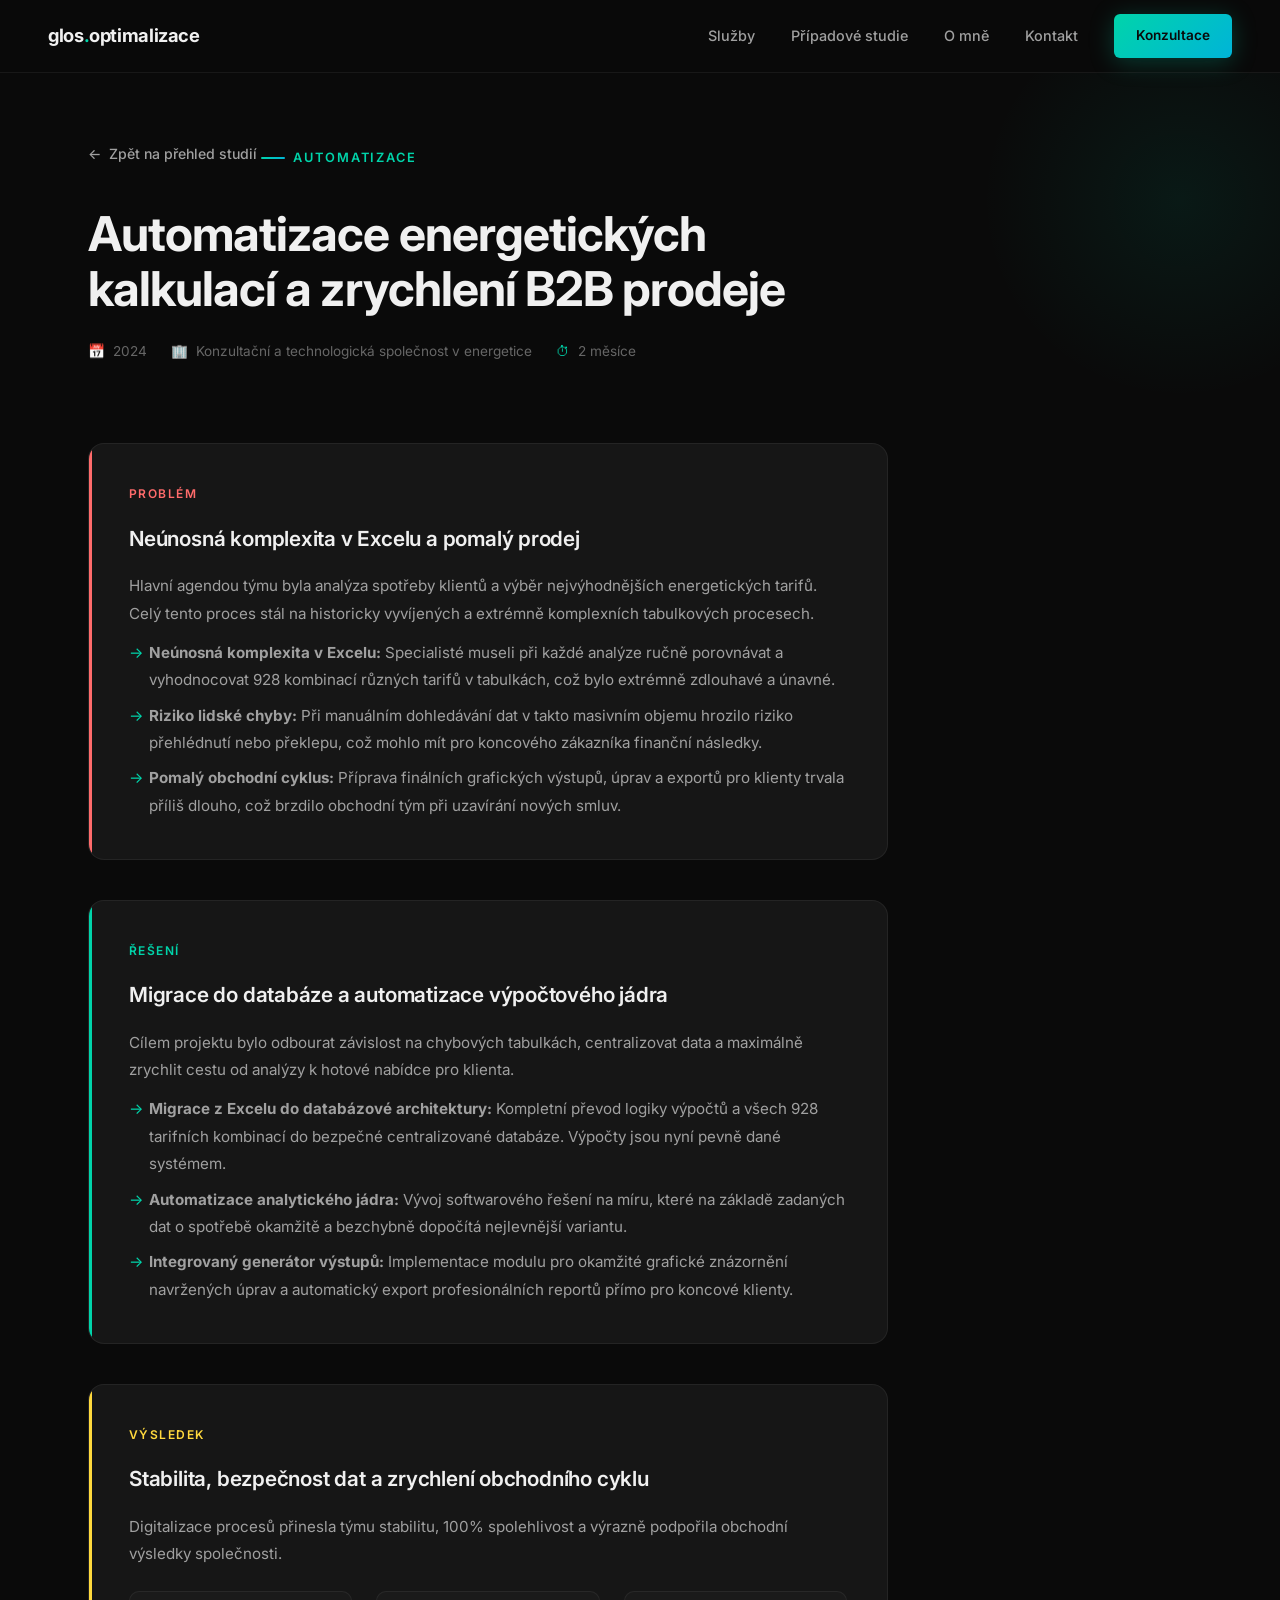
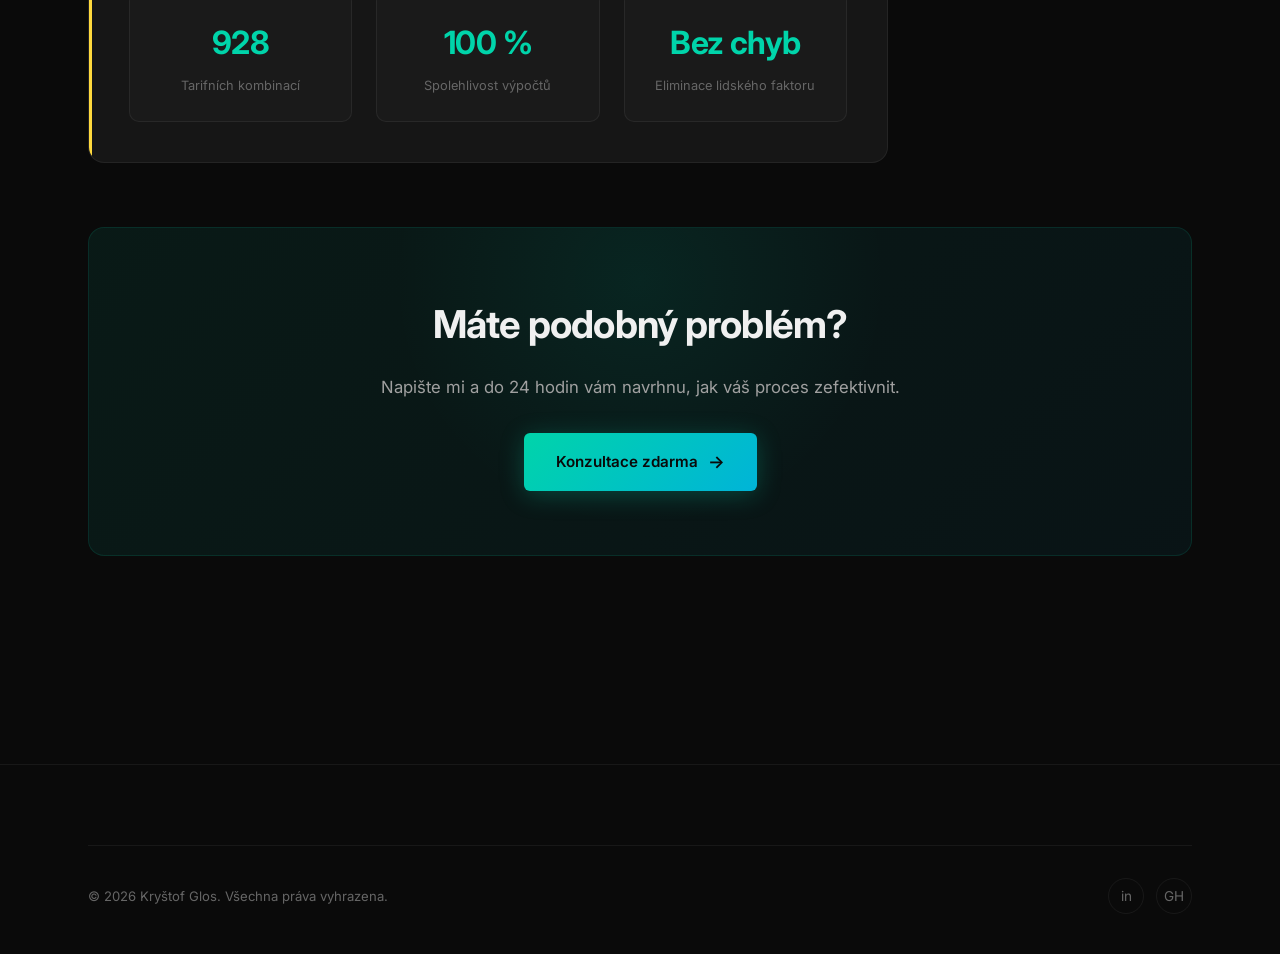
==== case-study.html @ f66d35b7 "Propojeni realnych odkazu na LinkedIn a GitHub v paticce" ====
<!DOCTYPE html>
<html lang="cs">
<head>
  <meta charset="UTF-8">
  <meta name="viewport" content="width=device-width, initial-scale=1.0">
  <meta name="description" content="Případová studie — Jak jsme optimalizovali procesy a přinesli měřitelné výsledky pro B2B firmu.">
  <meta name="author" content="Kryštof Glos">
  <title>Případová studie — Glos Optimalizace</title>
  <link rel="stylesheet" href="styles.css">
  <link rel="icon" href="data:image/svg+xml,<svg xmlns='http://www.w3.org/2000/svg' viewBox='0 0 100 100'><text y='.9em' font-size='90'>⚡</text></svg>">
</head>
<body>

  <!-- ========== NAVIGATION ========== -->
  <nav class="navbar scrolled" id="navbar">
    <div class="navbar-inner">
      <a href="index.html" class="logo">glos<span>.</span>optimalizace</a>
      <div class="nav-links" id="navLinks">
        <a href="index.html#services" class="nav-link">Služby</a>
        <a href="index.html#case-studies" class="nav-link">Případové studie</a>
        <a href="index.html#about" class="nav-link">O mně</a>
        <a href="index.html#contact" class="nav-link">Kontakt</a>
        <a href="mailto:krystof@glos-optimalizace.cz" class="btn btn-primary nav-cta">Konzultace</a>
      </div>
      <button class="nav-toggle" id="navToggle" aria-label="Otevřít menu">
        <span></span><span></span><span></span>
      </button>
    </div>
  </nav>

  <!-- ========== CASE STUDY HERO ========== -->
  <section class="case-hero" id="caseHero">
    <div class="container">
      <a href="index.html#case-studies" class="case-back" id="caseBack">
        <span>←</span> Zpět na přehled studií
      </a>

      <span class="section-label" id="caseTag">Automatizace</span>
      <h1 class="section-title" id="caseTitle" style="max-width: 700px;">
        Automatizace energetických kalkulací a zrychlení B2B prodeje
      </h1>
      
      <div class="case-meta" id="caseMeta">
        <div class="case-meta-item">
          <span class="case-meta-icon">📅</span>
          <span id="caseDate">2024</span>
        </div>
        <div class="case-meta-item">
          <span class="case-meta-icon">🏢</span>
          <span id="caseClient">Konzultační a technologická společnost v energetice</span>
        </div>
        <div class="case-meta-item">
          <span class="case-meta-icon">⏱</span>
          <span id="caseDuration">2 měsíce</span>
        </div>
      </div>
    </div>
  </section>

  <!-- ========== CASE STUDY CONTENT ========== -->
  <section class="case-content">
    <div class="container">
      <div class="case-content-grid">

        <!-- PROBLEM -->
        <div class="case-block problem reveal" id="blockProblem">
          <div class="case-block-label">Problém</div>
          <h2 class="case-block-title" id="problemTitle">Neúnosná komplexita v Excelu a pomalý prodej</h2>
          <div class="case-block-text" id="problemText">
            <p>
              Hlavní agendou týmu byla analýza spotřeby klientů a výběr nejvýhodnějších energetických tarifů. Celý tento proces stál na historicky vyvíjených a extrémně komplexních tabulkových procesech.
            </p>
            <ul>
              <li><strong>Neúnosná komplexita v Excelu:</strong> Specialisté museli při každé analýze ručně porovnávat a vyhodnocovat 928 kombinací různých tarifů v tabulkách, což bylo extrémně zdlouhavé a únavné.</li>
              <li><strong>Riziko lidské chyby:</strong> Při manuálním dohledávání dat v takto masivním objemu hrozilo riziko přehlédnutí nebo překlepu, což mohlo mít pro koncového zákazníka finanční následky.</li>
              <li><strong>Pomalý obchodní cyklus:</strong> Příprava finálních grafických výstupů, úprav a exportů pro klienty trvala příliš dlouho, což brzdilo obchodní tým při uzavírání nových smluv.</li>
            </ul>
          </div>
        </div>

        <!-- SOLUTION -->
        <div class="case-block solution reveal" id="blockSolution">
          <div class="case-block-label">Řešení</div>
          <h2 class="case-block-title" id="solutionTitle">Migrace do databáze a automatizace výpočtového jádra</h2>
          <div class="case-block-text" id="solutionText">
            <p>
              Cílem projektu bylo odbourat závislost na chybových tabulkách, centralizovat data a maximálně zrychlit cestu od analýzy k hotové nabídce pro klienta.
            </p>
            <ul>
              <li><strong>Migrace z Excelu do databázové architektury:</strong> Kompletní převod logiky výpočtů a všech 928 tarifních kombinací do bezpečné centralizované databáze. Výpočty jsou nyní pevně dané systémem.</li>
              <li><strong>Automatizace analytického jádra:</strong> Vývoj softwarového řešení na míru, které na základě zadaných dat o spotřebě okamžitě a bezchybně dopočítá nejlevnější variantu.</li>
              <li><strong>Integrovaný generátor výstupů:</strong> Implementace modulu pro okamžité grafické znázornění navržených úprav a automatický export profesionálních reportů přímo pro koncové klienty.</li>
            </ul>
          </div>
        </div>

        <!-- RESULT -->
        <div class="case-block result reveal" id="blockResult">
          <div class="case-block-label">Výsledek</div>
          <h2 class="case-block-title" id="resultTitle">Stabilita, bezpečnost dat a zrychlení obchodního cyklu</h2>
          <div class="case-block-text" id="resultText">
            <p>
              Digitalizace procesů přinesla týmu stabilitu, 100% spolehlivost a výrazně podpořila obchodní výsledky společnosti.
            </p>
          </div>

          <div class="case-results-metrics" id="resultMetrics">
            <div class="case-metric">
              <div class="case-metric-value" id="metric1Value">928</div>
              <div class="case-metric-label" id="metric1Label">Tarifních kombinací</div>
            </div>
            <div class="case-metric">
              <div class="case-metric-value" id="metric2Value">100 %</div>
              <div class="case-metric-label" id="metric2Label">Spolehlivost výpočtů</div>
            </div>
            <div class="case-metric">
              <div class="case-metric-value" id="metric3Value">Bez chyb</div>
              <div class="case-metric-label" id="metric3Label">Eliminace lidského faktoru</div>
            </div>
          </div>
        </div>
      </div>

      <!-- CTA -->
      <div class="cta-banner reveal" style="margin-top: 64px;">
        <h2 class="cta-banner-title">Máte podobný problém?</h2>
        <p class="cta-banner-text">
          Napište mi a do 24 hodin vám navrhnu, jak váš proces zefektivnit.
        </p>
        <a href="mailto:krystof@glos-optimalizace.cz" class="btn btn-primary">
          Konzultace zdarma
          <span class="btn-icon">→</span>
        </a>
      </div>
    </div>
  </section>

  <!-- ========== FOOTER ========== -->
  <footer class="footer">
    <div class="container">
      <div class="footer-bottom">
        <p class="footer-copy">&copy; 2026 Kryštof Glos. Všechna práva vyhrazena.</p>
        <div class="footer-socials">
          <a href="https://www.linkedin.com/in/kry%C5%A1tof-glos-865231218/" class="footer-social" aria-label="LinkedIn" target="_blank" rel="noopener">in</a>
          <a href="https://github.com/Stofas991" class="footer-social" aria-label="GitHub" target="_blank" rel="noopener">GH</a>
        </div>
      </div>
    </div>
  </footer>

  <!-- ========== SCRIPTS ========== -->
  <script>
    // --- Case Study Data ---
    const caseStudies = {
      energetika: {
        tag: 'Automatizace',
        title: 'Automatizace energetických kalkulací a zrychlení B2B prodeje',
        date: '2024',
        client: 'Konzultační a technologická společnost v energetice',
        duration: '2 měsíce',
        problem: {
          title: 'Neúnosná komplexita v Excelu a pomalý prodej',
          text: `<p>Hlavní agendou týmu byla analýza spotřeby klientů a výběr nejvýhodnějších energetických tarifů. Celý tento proces stál na historicky vyvíjených a extrémně komplexních tabulkových procesech.</p>
          <ul>
            <li><strong>Neúnosná komplexita v Excelu:</strong> Specialisté museli při každé analýze ručně porovnávat a vyhodnocovat 928 kombinací různých tarifů v tabulkách, což bylo extrémně zdlouhavé a únavné.</li>
            <li><strong>Riziko lidské chyby:</strong> Při manuálním dohledávání dat v takto masivním objemu hrozilo riziko přehlédnutí nebo překlepu, což mohlo mít pro koncového zákazníka finanční následky.</li>
            <li><strong>Pomalý obchodní cyklus:</strong> Příprava finálních grafických výstupů, úprav a exportů pro klienty trvala příliš dlouho, což brzdilo obchodní tým při uzavírání nových smluv.</li>
          </ul>`
        },
        solution: {
          title: 'Migrace do databáze a automatizace výpočtového jádra',
          text: `<p>Cílem projektu bylo odbourat závislost na chybových tabulkách, centralizovat data a maximálně zrychlit cestu od analýzy k hotové nabídce pro klienta.</p>
          <ul>
            <li><strong>Migrace z Excelu do databázové architektury:</strong> Kompletní převod logiky výpočtů a všech 928 tarifních kombinací do bezpečné centralizované databáze. Výpočty jsou nyní pevně dané systémem.</li>
            <li><strong>Automatizace analytického jádra:</strong> Vývoj softwarového řešení na míru, které na základě zadaných dat o spotřebě okamžitě a bezchybně dopočítá nejlevnější variantu.</li>
            <li><strong>Integrovaný generátor výstupů:</strong> Implementace modulu pro okamžité grafické znázornění navržených úprav a automatický export profesionálních reportů přímo pro koncové klienty.</li>
          </ul>`
        },
        result: {
          title: 'Stabilita, bezpečnost dat a zrychlení obchodního cyklu',
          text: '<p>Digitalizace procesů přinesla týmu stabilitu, 100% spolehlivost a výrazně podpořila obchodní výsledky společnosti.</p>',
          metrics: [
            { value: '928', label: 'Tarifních kombinací' },
            { value: '100 %', label: 'Spolehlivost výpočtů' },
            { value: 'Bez chyb', label: 'Eliminace lidského faktoru' }
          ]
        }
      },
      sklad: {
        tag: 'Logistika',
        title: 'Zrychlení naskladnění e-commerce produktů o 750 % a eliminace chybovosti',
        date: '2024',
        client: 'Rodinný e-shop s tisíci položkami',
        duration: '3 měsíce',
        problem: {
          title: 'Kapacitní strop a chybovost při naskladnění',
          text: `<p>Rodinný e-shop a specializovaný prodejce s tisíci unikátními položkami na skladě. S růstem objemu zboží začala firma narážet na kapacitní strop. Původní proces zalistování a fyzického naskladnění nového zboží byl čistě manuální a závislý na lidském faktoru.</p>
          <ul>
            <li><strong>Vysoká časová náročnost:</strong> Ruční dohledávání a přepisování produktových informací trvalo v průměru 3 minuty na jednu položku (kapacita pouhých cca 20 položek za hodinu na jednoho pracovníka).</li>
            <li><strong>Procesní chybovost:</strong> Kvůli manuálnímu řízení skladu docházelo k chybám při ukládání zboží, což následně způsobovalo záměny při expedici objednávek zákazníkům.</li>
            <li><strong>Strop pro růst:</strong> Zvyšování skladových zásob vyžadovalo neefektivní nábor dalších sezónních pracovníků.</li>
          </ul>`
        },
        solution: {
          title: 'Digitalizace správy dat a mobilizace práce v terénu',
          text: `<p>Cílem bylo kompletně digitalizovat proces správy dat a mobilizovat práci zaměstnanců přímo v terénu skladu, s maximálním důrazem na eliminaci lidských chyb.</p>
          <ul>
            <li><strong>Chytrá datová integrace:</strong> Implementace interního systému pro automatické obohacování produktových karet o chybějící metadata a vizuální prvky z externích zdrojů, zcela bez nutnosti manuálního vyhledávání.</li>
            <li><strong>Mobilizace skladových procesů:</strong> Přechod od papíru a stacionárních počítačů k bezdrátovému řešení přímo v logistických zónách.</li>
            <li><strong>Systémová validace uložení:</strong> Zavedení kontrolního mechanismu, který vyžaduje fyzické ověření přesné skladové pozice přímo v momentě manipulace se zbožím. Tím se eliminovala možnost uložení na špatné místo.</li>
          </ul>`
        },
        result: {
          title: 'Okamžitý ekonomický efekt a odstranění růstového stropu',
          text: `<p>Úpravy procesů přinesly okamžitý ekonomický efekt a odstranily růstový strop firmy. Stávající tým nyní zvládne odbavit mnohonásobně větší objem zboží. Skladové zásoby mohou kontinuálně růst, aniž by se zvyšovaly provozní náklady.</p>`,
          metrics: [
            { value: '+750 %', label: 'Rychlost naskladnění' },
            { value: '< 1 %', label: 'Chybovost uložení' },
            { value: '10 000 Kč', label: 'Měsíční úspora' }
          ]
        }
      }
    };

    // --- Load Case Study from URL parameter ---
    function loadCaseStudy() {
      const params = new URLSearchParams(window.location.search);
      const id = params.get('id') || 'energetika';
      const study = caseStudies[id];

      if (!study) return;

      // Update page title
      document.title = study.title + ' — Glos Optimalizace';

      // Hero
      document.getElementById('caseTag').textContent = study.tag;
      document.getElementById('caseTitle').textContent = study.title;
      document.getElementById('caseDate').textContent = study.date;
      document.getElementById('caseClient').textContent = study.client;
      document.getElementById('caseDuration').textContent = study.duration;

      // Problem
      document.getElementById('problemTitle').textContent = study.problem.title;
      document.getElementById('problemText').innerHTML = study.problem.text;

      // Solution
      document.getElementById('solutionTitle').textContent = study.solution.title;
      document.getElementById('solutionText').innerHTML = study.solution.text;

      // Result
      document.getElementById('resultTitle').textContent = study.result.title;
      document.getElementById('resultText').innerHTML = study.result.text;

      // Metrics
      const metrics = study.result.metrics;
      document.getElementById('metric1Value').textContent = metrics[0].value;
      document.getElementById('metric1Label').textContent = metrics[0].label;
      document.getElementById('metric2Value').textContent = metrics[1].value;
      document.getElementById('metric2Label').textContent = metrics[1].label;
      document.getElementById('metric3Value').textContent = metrics[2].value;
      document.getElementById('metric3Label').textContent = metrics[2].label;
    }

    loadCaseStudy();

    // --- Scroll reveal ---
    const revealElements = document.querySelectorAll('.reveal');

    const revealObserver = new IntersectionObserver((entries) => {
      entries.forEach(entry => {
        if (entry.isIntersecting) {
          entry.target.classList.add('visible');
          revealObserver.unobserve(entry.target);
        }
      });
    }, {
      threshold: 0.1,
      rootMargin: '0px 0px -60px 0px'
    });

    revealElements.forEach(el => revealObserver.observe(el));

    // --- Mobile nav toggle ---
    const navToggle = document.getElementById('navToggle');
    const navLinks = document.getElementById('navLinks');

    navToggle.addEventListener('click', () => {
      navLinks.classList.toggle('open');
      const spans = navToggle.querySelectorAll('span');
      if (navLinks.classList.contains('open')) {
        spans[0].style.transform = 'rotate(45deg) translate(5px, 5px)';
        spans[1].style.opacity = '0';
        spans[2].style.transform = 'rotate(-45deg) translate(5px, -5px)';
      } else {
        spans[0].style.transform = '';
        spans[1].style.opacity = '';
        spans[2].style.transform = '';
      }
    });
  </script>

</body>
</html>
---- styles.css ----
/* ============================================================
   GLOS OPTIMALIZACE — Premium Dark Mode Design System
   ============================================================ */

/* --- Google Fonts --- */
@import url('https://fonts.googleapis.com/css2?family=Inter:wght@300;400;500;600;700;800&display=swap');

/* --- CSS Custom Properties --- */
:root {
  /* Backgrounds */
  --bg-primary: #0a0a0a;
  --bg-secondary: #111111;
  --bg-card: #161616;
  --bg-card-hover: #1a1a1a;
  --bg-glass: rgba(255, 255, 255, 0.03);
  --bg-glass-border: rgba(255, 255, 255, 0.06);

  /* Accent */
  --accent: #00d4aa;
  --accent-dim: rgba(0, 212, 170, 0.15);
  --accent-glow: rgba(0, 212, 170, 0.25);
  --accent-hover: #00f0c0;
  --accent-gradient: linear-gradient(135deg, #00d4aa 0%, #00b4d8 100%);

  /* Text */
  --text-primary: #f0f0f0;
  --text-secondary: #a0a0a0;
  --text-muted: #666666;
  --text-accent: var(--accent);

  /* Spacing */
  --section-padding: clamp(80px, 10vw, 140px);
  --container-max: 1200px;
  --border-radius: 16px;
  --border-radius-sm: 10px;
  --border-radius-xs: 6px;

  /* Transitions */
  --transition-fast: 0.2s cubic-bezier(0.4, 0, 0.2, 1);
  --transition-medium: 0.4s cubic-bezier(0.4, 0, 0.2, 1);
  --transition-slow: 0.6s cubic-bezier(0.4, 0, 0.2, 1);
}

/* --- Reset & Base --- */
*, *::before, *::after {
  margin: 0;
  padding: 0;
  box-sizing: border-box;
}

html {
  scroll-behavior: smooth;
  -webkit-font-smoothing: antialiased;
  -moz-osx-font-smoothing: grayscale;
}

body {
  font-family: 'Inter', -apple-system, BlinkMacSystemFont, sans-serif;
  background-color: var(--bg-primary);
  color: var(--text-primary);
  line-height: 1.7;
  font-size: 16px;
  overflow-x: hidden;
}

img {
  max-width: 100%;
  display: block;
}

a {
  color: inherit;
  text-decoration: none;
}

ul, ol {
  list-style: none;
}

/* --- Layout --- */
.container {
  max-width: var(--container-max);
  margin: 0 auto;
  padding: 0 clamp(20px, 4vw, 48px);
}

.section {
  padding: var(--section-padding) 0;
}

/* --- Typography --- */
.section-label {
  display: inline-flex;
  align-items: center;
  gap: 8px;
  font-size: 0.8rem;
  font-weight: 600;
  letter-spacing: 0.15em;
  text-transform: uppercase;
  color: var(--accent);
  margin-bottom: 16px;
}

.section-label::before {
  content: '';
  display: inline-block;
  width: 24px;
  height: 2px;
  background: var(--accent-gradient);
  border-radius: 2px;
}

.section-title {
  font-size: clamp(2rem, 4vw, 3rem);
  font-weight: 700;
  line-height: 1.15;
  margin-bottom: 20px;
  letter-spacing: -0.02em;
}

.section-subtitle {
  font-size: 1.1rem;
  color: var(--text-secondary);
  max-width: 600px;
  line-height: 1.7;
}

/* --- Buttons --- */
.btn {
  display: inline-flex;
  align-items: center;
  gap: 10px;
  padding: 14px 32px;
  font-family: inherit;
  font-size: 0.95rem;
  font-weight: 600;
  border: none;
  border-radius: var(--border-radius-xs);
  cursor: pointer;
  transition: all var(--transition-fast);
  position: relative;
  overflow: hidden;
}

.btn-primary {
  background: var(--accent-gradient);
  color: #0a0a0a;
  box-shadow: 0 4px 24px var(--accent-glow);
}

.btn-primary:hover {
  transform: translateY(-2px);
  box-shadow: 0 8px 32px var(--accent-glow), 0 0 60px rgba(0, 212, 170, 0.15);
}

.btn-primary:active {
  transform: translateY(0);
}

.btn-secondary {
  background: transparent;
  color: var(--text-primary);
  border: 1px solid var(--bg-glass-border);
  backdrop-filter: blur(8px);
}

.btn-secondary:hover {
  border-color: var(--accent);
  color: var(--accent);
  background: var(--accent-dim);
}

.btn-icon {
  font-size: 1.1rem;
  transition: transform var(--transition-fast);
}

.btn:hover .btn-icon {
  transform: translateX(3px);
}

/* --- Navigation --- */
.navbar {
  position: fixed;
  top: 0;
  left: 0;
  right: 0;
  z-index: 1000;
  padding: 0 clamp(20px, 4vw, 48px);
  transition: all var(--transition-medium);
}

.navbar.scrolled {
  background: rgba(10, 10, 10, 0.85);
  backdrop-filter: blur(20px) saturate(180%);
  border-bottom: 1px solid var(--bg-glass-border);
}

.navbar-inner {
  max-width: var(--container-max);
  margin: 0 auto;
  display: flex;
  justify-content: space-between;
  align-items: center;
  height: 72px;
}

.logo {
  font-size: 1.15rem;
  font-weight: 700;
  letter-spacing: -0.02em;
  color: var(--text-primary);
}

.logo span {
  color: var(--accent);
}

.nav-links {
  display: flex;
  align-items: center;
  gap: 36px;
}

.nav-link {
  font-size: 0.9rem;
  font-weight: 500;
  color: var(--text-secondary);
  transition: color var(--transition-fast);
  position: relative;
}

.nav-link::after {
  content: '';
  position: absolute;
  bottom: -4px;
  left: 0;
  width: 0;
  height: 2px;
  background: var(--accent-gradient);
  border-radius: 2px;
  transition: width var(--transition-medium);
}

.nav-link:hover {
  color: var(--text-primary);
}

.nav-link:hover::after {
  width: 100%;
}

.nav-cta {
  font-size: 0.85rem;
  padding: 10px 22px;
}

/* Mobile Nav Toggle */
.nav-toggle {
  display: none;
  flex-direction: column;
  gap: 5px;
  background: none;
  border: none;
  cursor: pointer;
  padding: 4px;
}

.nav-toggle span {
  display: block;
  width: 24px;
  height: 2px;
  background: var(--text-primary);
  border-radius: 2px;
  transition: all var(--transition-fast);
}

/* --- Hero Section --- */
.hero {
  min-height: 100vh;
  display: flex;
  align-items: center;
  position: relative;
  overflow: hidden;
  padding-top: 72px;
}

.hero::before {
  content: '';
  position: absolute;
  top: -200px;
  right: -200px;
  width: 600px;
  height: 600px;
  background: radial-gradient(circle, var(--accent-glow) 0%, transparent 70%);
  opacity: 0.4;
  pointer-events: none;
  animation: heroGlow 8s ease-in-out infinite alternate;
}

.hero::after {
  content: '';
  position: absolute;
  bottom: -100px;
  left: -100px;
  width: 400px;
  height: 400px;
  background: radial-gradient(circle, rgba(0, 180, 216, 0.12) 0%, transparent 70%);
  pointer-events: none;
  animation: heroGlow 10s ease-in-out 2s infinite alternate;
}

@keyframes heroGlow {
  0% { transform: translate(0, 0) scale(1); }
  100% { transform: translate(30px, -20px) scale(1.1); }
}

.hero-grid {
  position: absolute;
  inset: 0;
  background-image:
    linear-gradient(rgba(255, 255, 255, 0.02) 1px, transparent 1px),
    linear-gradient(90deg, rgba(255, 255, 255, 0.02) 1px, transparent 1px);
  background-size: 60px 60px;
  mask-image: radial-gradient(ellipse 60% 60% at 50% 40%, black 20%, transparent 100%);
  -webkit-mask-image: radial-gradient(ellipse 60% 60% at 50% 40%, black 20%, transparent 100%);
  pointer-events: none;
}

.hero-content {
  position: relative;
  z-index: 1;
  max-width: 720px;
}

.hero-badge {
  display: inline-flex;
  align-items: center;
  gap: 8px;
  padding: 8px 16px;
  background: var(--accent-dim);
  border: 1px solid rgba(0, 212, 170, 0.2);
  border-radius: 100px;
  font-size: 0.8rem;
  font-weight: 500;
  color: var(--accent);
  margin-bottom: 32px;
  animation: fadeInUp 0.8s ease-out;
}

.hero-badge-dot {
  width: 6px;
  height: 6px;
  border-radius: 50%;
  background: var(--accent);
  animation: pulse 2s ease-in-out infinite;
}

@keyframes pulse {
  0%, 100% { opacity: 1; }
  50% { opacity: 0.3; }
}

.hero-title {
  font-size: clamp(2.5rem, 5.5vw, 4rem);
  font-weight: 800;
  line-height: 1.08;
  letter-spacing: -0.03em;
  margin-bottom: 24px;
  animation: fadeInUp 0.8s ease-out 0.1s backwards;
}

.hero-title .highlight {
  background: var(--accent-gradient);
  -webkit-background-clip: text;
  -webkit-text-fill-color: transparent;
  background-clip: text;
}

.hero-description {
  font-size: 1.15rem;
  color: var(--text-secondary);
  line-height: 1.75;
  margin-bottom: 40px;
  max-width: 560px;
  animation: fadeInUp 0.8s ease-out 0.2s backwards;
}

.hero-actions {
  display: flex;
  align-items: center;
  gap: 16px;
  flex-wrap: wrap;
  animation: fadeInUp 0.8s ease-out 0.3s backwards;
}

.hero-stats {
  display: flex;
  gap: 48px;
  margin-top: 72px;
  animation: fadeInUp 0.8s ease-out 0.4s backwards;
}

.hero-stat {
  position: relative;
}

.hero-stat::before {
  content: '';
  position: absolute;
  left: -24px;
  top: 50%;
  transform: translateY(-50%);
  width: 1px;
  height: 40px;
  background: var(--bg-glass-border);
}

.hero-stat:first-child::before {
  display: none;
}

.hero-stat-value {
  font-size: 1.8rem;
  font-weight: 700;
  color: var(--accent);
  letter-spacing: -0.02em;
}

.hero-stat-label {
  font-size: 0.82rem;
  color: var(--text-muted);
  margin-top: 2px;
}

@keyframes fadeInUp {
  from {
    opacity: 0;
    transform: translateY(24px);
  }
  to {
    opacity: 1;
    transform: translateY(0);
  }
}

/* --- Services Section --- */
.services {
  background: var(--bg-secondary);
  position: relative;
}

.services::before {
  content: '';
  position: absolute;
  top: 0;
  left: 0;
  right: 0;
  height: 1px;
  background: linear-gradient(90deg, transparent, var(--bg-glass-border), transparent);
}

.services-header {
  text-align: center;
  margin-bottom: 64px;
}

.services-header .section-subtitle {
  margin: 0 auto;
}

.services-grid {
  display: grid;
  grid-template-columns: repeat(3, 1fr);
  gap: 24px;
}

.service-card {
  background: var(--bg-glass);
  border: 1px solid var(--bg-glass-border);
  border-radius: var(--border-radius);
  padding: 40px 32px;
  transition: all var(--transition-medium);
  position: relative;
  overflow: hidden;
}

.service-card::before {
  content: '';
  position: absolute;
  top: 0;
  left: 0;
  right: 0;
  height: 2px;
  background: var(--accent-gradient);
  opacity: 0;
  transition: opacity var(--transition-medium);
}

.service-card:hover {
  background: var(--bg-card-hover);
  border-color: rgba(0, 212, 170, 0.15);
  transform: translateY(-4px);
  box-shadow: 0 20px 60px rgba(0, 0, 0, 0.3);
}

.service-card:hover::before {
  opacity: 1;
}

.service-icon {
  width: 52px;
  height: 52px;
  display: flex;
  align-items: center;
  justify-content: center;
  border-radius: var(--border-radius-sm);
  background: var(--accent-dim);
  color: var(--accent);
  font-size: 1.4rem;
  margin-bottom: 24px;
  transition: all var(--transition-fast);
}

.service-card:hover .service-icon {
  background: var(--accent-gradient);
  color: #0a0a0a;
  box-shadow: 0 4px 20px var(--accent-glow);
}

.service-title {
  font-size: 1.15rem;
  font-weight: 600;
  margin-bottom: 12px;
  letter-spacing: -0.01em;
}

.service-description {
  font-size: 0.92rem;
  color: var(--text-secondary);
  line-height: 1.7;
}

/* --- Case Studies Section --- */
.case-studies {
  position: relative;
}

.case-studies-header {
  display: flex;
  justify-content: space-between;
  align-items: flex-end;
  margin-bottom: 56px;
  flex-wrap: wrap;
  gap: 24px;
}



.case-studies-grid {
  display: grid;
  grid-template-columns: repeat(2, 1fr);
  gap: 32px;
}

.case-card {
  background: var(--bg-card);
  border: 1px solid var(--bg-glass-border);
  border-radius: var(--border-radius);
  overflow: hidden;
  transition: all var(--transition-medium);
  cursor: pointer;
  text-decoration: none;
  display: flex;
  flex-direction: column;
}

.case-card:hover {
  border-color: rgba(0, 212, 170, 0.2);
  transform: translateY(-6px);
  box-shadow: 0 24px 64px rgba(0, 0, 0, 0.35);
}

.case-card-image {
  height: 200px;
  background: linear-gradient(135deg, var(--bg-secondary), var(--bg-card));
  position: relative;
  overflow: hidden;
  display: flex;
  align-items: center;
  justify-content: center;
}

.case-card-image .case-icon {
  font-size: 3.5rem;
  opacity: 0.15;
  transition: all var(--transition-medium);
}

.case-card:hover .case-card-image .case-icon {
  opacity: 0.3;
  transform: scale(1.1);
}

.case-card-image::after {
  content: '';
  position: absolute;
  inset: 0;
  background: linear-gradient(to top, var(--bg-card), transparent 60%);
}

.case-card-content {
  padding: 28px 28px 32px;
  flex: 1;
  display: flex;
  flex-direction: column;
}

.case-card-tag {
  display: inline-flex;
  align-items: center;
  padding: 4px 12px;
  background: var(--accent-dim);
  color: var(--accent);
  border-radius: 100px;
  font-size: 0.72rem;
  font-weight: 600;
  text-transform: uppercase;
  letter-spacing: 0.08em;
  margin-bottom: 16px;
  width: fit-content;
}

.case-card-title {
  font-size: 1.2rem;
  font-weight: 600;
  margin-bottom: 10px;
  letter-spacing: -0.01em;
  transition: color var(--transition-fast);
}

.case-card:hover .case-card-title {
  color: var(--accent);
}

.case-card-excerpt {
  font-size: 0.88rem;
  color: var(--text-secondary);
  line-height: 1.65;
  margin-bottom: 24px;
  flex: 1;
}

.case-card-link {
  display: inline-flex;
  align-items: center;
  gap: 8px;
  font-size: 0.85rem;
  font-weight: 600;
  color: var(--accent);
  transition: gap var(--transition-fast);
}

.case-card:hover .case-card-link {
  gap: 12px;
}

/* --- About Section --- */
.about {
  background: var(--bg-secondary);
  position: relative;
}

.about::before {
  content: '';
  position: absolute;
  top: 0;
  left: 0;
  right: 0;
  height: 1px;
  background: linear-gradient(90deg, transparent, var(--bg-glass-border), transparent);
}

.about-grid {
  display: grid;
  grid-template-columns: 1fr 1fr;
  gap: 80px;
  align-items: center;
}

.about-visual {
  position: relative;
}

.about-avatar {
  width: 100%;
  aspect-ratio: 1;
  max-width: 400px;
  border-radius: var(--border-radius);
  background: linear-gradient(135deg, var(--bg-card), var(--bg-primary));
  border: 1px solid var(--bg-glass-border);
  display: flex;
  align-items: center;
  justify-content: center;
  position: relative;
  overflow: hidden;
}

.about-avatar-icon {
  font-size: 6rem;
  opacity: 0.08;
}

.about-avatar::before {
  content: '';
  position: absolute;
  top: -50%;
  left: -50%;
  width: 200%;
  height: 200%;
  background: conic-gradient(from 0deg, transparent, var(--accent-dim), transparent, transparent);
  animation: rotateBorder 8s linear infinite;
}

.about-avatar::after {
  content: '';
  position: absolute;
  inset: 2px;
  background: linear-gradient(135deg, var(--bg-card), var(--bg-primary));
  border-radius: calc(var(--border-radius) - 2px);
  z-index: 1;
}

.about-avatar .about-avatar-icon {
  position: relative;
  z-index: 2;
}

.about-avatar-img {
  width: 100%;
  height: 100%;
  object-fit: cover;
  position: relative;
  z-index: 2;
  border-radius: calc(var(--border-radius) - 2px);
}

@keyframes rotateBorder {
  to { transform: rotate(360deg); }
}

.about-float-card {
  position: absolute;
  bottom: -20px;
  right: -30px;
  background: rgba(22, 22, 22, 0.9);
  backdrop-filter: blur(16px);
  border: 1px solid var(--bg-glass-border);
  border-radius: var(--border-radius-sm);
  padding: 20px 24px;
  display: flex;
  align-items: center;
  gap: 16px;
  z-index: 3;
}

.about-float-icon {
  width: 44px;
  height: 44px;
  display: flex;
  align-items: center;
  justify-content: center;
  border-radius: 50%;
  background: var(--accent-gradient);
  color: #0a0a0a;
  font-size: 1.1rem;
}

.about-float-text strong {
  display: block;
  font-size: 0.95rem;
}

.about-float-text span {
  font-size: 0.8rem;
  color: var(--text-muted);
}

.about-content .section-subtitle {
  margin-bottom: 28px;
}

.about-points {
  display: flex;
  flex-direction: column;
  gap: 16px;
  margin-bottom: 36px;
}

.about-point {
  display: flex;
  align-items: flex-start;
  gap: 14px;
  font-size: 0.95rem;
  color: var(--text-secondary);
}

.about-point-icon {
  flex-shrink: 0;
  width: 24px;
  height: 24px;
  display: flex;
  align-items: center;
  justify-content: center;
  border-radius: 50%;
  background: var(--accent-dim);
  color: var(--accent);
  font-size: 0.7rem;
  margin-top: 2px;
}

/* --- Contact / Footer --- */
.footer {
  border-top: 1px solid var(--bg-glass-border);
  padding: 80px 0 40px;
}

.footer-grid {
  display: grid;
  grid-template-columns: 1.5fr 1fr 1fr;
  gap: 64px;
  margin-bottom: 64px;
}

.footer-brand .logo {
  font-size: 1.3rem;
  margin-bottom: 16px;
  display: inline-block;
}

.footer-brand-description {
  font-size: 0.9rem;
  color: var(--text-muted);
  line-height: 1.7;
  max-width: 320px;
}

.footer-heading {
  font-size: 0.82rem;
  font-weight: 600;
  text-transform: uppercase;
  letter-spacing: 0.1em;
  color: var(--text-secondary);
  margin-bottom: 24px;
}

.footer-links {
  display: flex;
  flex-direction: column;
  gap: 14px;
}

.footer-link {
  font-size: 0.9rem;
  color: var(--text-muted);
  transition: color var(--transition-fast);
}

.footer-link:hover {
  color: var(--accent);
}

.footer-contact-item {
  display: flex;
  align-items: center;
  gap: 12px;
  font-size: 0.9rem;
  color: var(--text-muted);
  margin-bottom: 14px;
  transition: color var(--transition-fast);
}

.footer-contact-item:hover {
  color: var(--accent);
}

.footer-contact-icon {
  color: var(--accent);
  font-size: 1rem;
  flex-shrink: 0;
}

.footer-bottom {
  display: flex;
  justify-content: space-between;
  align-items: center;
  padding-top: 32px;
  border-top: 1px solid var(--bg-glass-border);
}

.footer-copy {
  font-size: 0.82rem;
  color: var(--text-muted);
}

.footer-socials {
  display: flex;
  gap: 12px;
}

.footer-social {
  width: 36px;
  height: 36px;
  display: flex;
  align-items: center;
  justify-content: center;
  border-radius: 50%;
  border: 1px solid var(--bg-glass-border);
  color: var(--text-muted);
  font-size: 0.85rem;
  transition: all var(--transition-fast);
}

.footer-social:hover {
  border-color: var(--accent);
  color: var(--accent);
  background: var(--accent-dim);
}

/* --- CTA Banner --- */
.cta-banner {
  position: relative;
  overflow: hidden;
  border-radius: var(--border-radius);
  background: linear-gradient(135deg, rgba(0, 212, 170, 0.08), rgba(0, 180, 216, 0.06));
  border: 1px solid rgba(0, 212, 170, 0.12);
  padding: 64px;
  text-align: center;
  margin-bottom: 80px;
}

.cta-banner::before {
  content: '';
  position: absolute;
  top: -60%;
  left: 50%;
  transform: translateX(-50%);
  width: 500px;
  height: 500px;
  background: radial-gradient(circle, var(--accent-glow), transparent 70%);
  opacity: 0.3;
  pointer-events: none;
}

.cta-banner-title {
  font-size: clamp(1.8rem, 3vw, 2.5rem);
  font-weight: 700;
  margin-bottom: 16px;
  position: relative;
  letter-spacing: -0.02em;
}

.cta-banner-text {
  font-size: 1.05rem;
  color: var(--text-secondary);
  margin-bottom: 32px;
  position: relative;
}

.cta-banner .btn {
  position: relative;
}

/* --- Case Study Page --- */
.case-hero {
  padding-top: 140px;
  padding-bottom: 80px;
  position: relative;
}

.case-hero::before {
  content: '';
  position: absolute;
  top: 0;
  right: -100px;
  width: 400px;
  height: 400px;
  background: radial-gradient(circle, var(--accent-glow) 0%, transparent 70%);
  opacity: 0.3;
  pointer-events: none;
}

.case-back {
  display: inline-flex;
  align-items: center;
  gap: 8px;
  font-size: 0.88rem;
  font-weight: 500;
  color: var(--text-secondary);
  margin-bottom: 40px;
  transition: all var(--transition-fast);
}

.case-back:hover {
  color: var(--accent);
  gap: 12px;
}

.case-meta {
  display: flex;
  align-items: center;
  gap: 24px;
  margin-top: 24px;
  flex-wrap: wrap;
}

.case-meta-item {
  display: flex;
  align-items: center;
  gap: 8px;
  font-size: 0.85rem;
  color: var(--text-muted);
}

.case-meta-icon {
  color: var(--accent);
}

/* Case Study Content */
.case-content {
  padding-bottom: var(--section-padding);
}

.case-content-grid {
  display: grid;
  grid-template-columns: 1fr;
  gap: 40px;
  max-width: 800px;
}

.case-block {
  background: var(--bg-card);
  border: 1px solid var(--bg-glass-border);
  border-radius: var(--border-radius);
  padding: 40px;
  position: relative;
  overflow: hidden;
}

.case-block::before {
  content: '';
  position: absolute;
  top: 0;
  left: 0;
  width: 3px;
  height: 100%;
  border-radius: 3px 0 0 3px;
}

.case-block.problem::before {
  background: #ff6b6b;
}

.case-block.solution::before {
  background: var(--accent);
}

.case-block.result::before {
  background: #ffd93d;
}

.case-block-label {
  font-size: 0.75rem;
  font-weight: 600;
  text-transform: uppercase;
  letter-spacing: 0.12em;
  margin-bottom: 16px;
}

.case-block.problem .case-block-label {
  color: #ff6b6b;
}

.case-block.solution .case-block-label {
  color: var(--accent);
}

.case-block.result .case-block-label {
  color: #ffd93d;
}

.case-block-title {
  font-size: 1.3rem;
  font-weight: 600;
  margin-bottom: 16px;
  letter-spacing: -0.01em;
}

.case-block-text {
  font-size: 0.95rem;
  color: var(--text-secondary);
  line-height: 1.8;
}

.case-block-text ul {
  margin-top: 12px;
  display: flex;
  flex-direction: column;
  gap: 8px;
}

.case-block-text li {
  padding-left: 20px;
  position: relative;
}

.case-block-text li::before {
  content: '→';
  position: absolute;
  left: 0;
  color: var(--accent);
}

.case-results-metrics {
  display: grid;
  grid-template-columns: repeat(3, 1fr);
  gap: 24px;
  margin-top: 24px;
}

.case-metric {
  text-align: center;
  padding: 24px 16px;
  background: rgba(255, 255, 255, 0.02);
  border-radius: var(--border-radius-sm);
  border: 1px solid var(--bg-glass-border);
}

.case-metric-value {
  font-size: 2rem;
  font-weight: 700;
  color: var(--accent);
  letter-spacing: -0.02em;
}

.case-metric-label {
  font-size: 0.8rem;
  color: var(--text-muted);
  margin-top: 4px;
}

/* --- Scroll Reveal Animation --- */
.reveal {
  opacity: 0;
  transform: translateY(32px);
  transition: all 0.8s cubic-bezier(0.4, 0, 0.2, 1);
}

.reveal.visible {
  opacity: 1;
  transform: translateY(0);
}

/* --- Responsive --- */
@media (max-width: 1024px) {
  .services-grid,
  .case-studies-grid {
    grid-template-columns: repeat(2, 1fr);
  }

  .about-grid {
    grid-template-columns: 1fr;
    gap: 48px;
  }

  .about-visual {
    max-width: 360px;
    margin: 0 auto;
  }

  .footer-grid {
    grid-template-columns: 1fr 1fr;
    gap: 48px;
  }
}

@media (max-width: 768px) {
  .nav-links {
    display: none;
    position: fixed;
    top: 72px;
    left: 0;
    right: 0;
    bottom: 0;
    flex-direction: column;
    background: rgba(10, 10, 10, 0.97);
    backdrop-filter: blur(20px);
    padding: 40px 32px;
    gap: 24px;
    z-index: 999;
  }

  .nav-links.open {
    display: flex;
  }

  .nav-toggle {
    display: flex;
  }

  .hero-stats {
    gap: 32px;
  }

  .services-grid,
  .case-studies-grid {
    grid-template-columns: 1fr;
  }

  .case-results-metrics {
    grid-template-columns: 1fr;
  }

  .cta-banner {
    padding: 40px 24px;
  }

  .footer-grid {
    grid-template-columns: 1fr;
    gap: 40px;
  }

  .footer-bottom {
    flex-direction: column;
    gap: 16px;
    text-align: center;
  }

  .case-block {
    padding: 28px 24px;
  }
}

@media (max-width: 480px) {
  .hero-stats {
    flex-direction: column;
    gap: 20px;
  }

  .hero-stat::before {
    display: none;
  }

  .hero-actions {
    flex-direction: column;
    align-items: flex-start;
  }

  .btn {
    width: 100%;
    justify-content: center;
  }
}
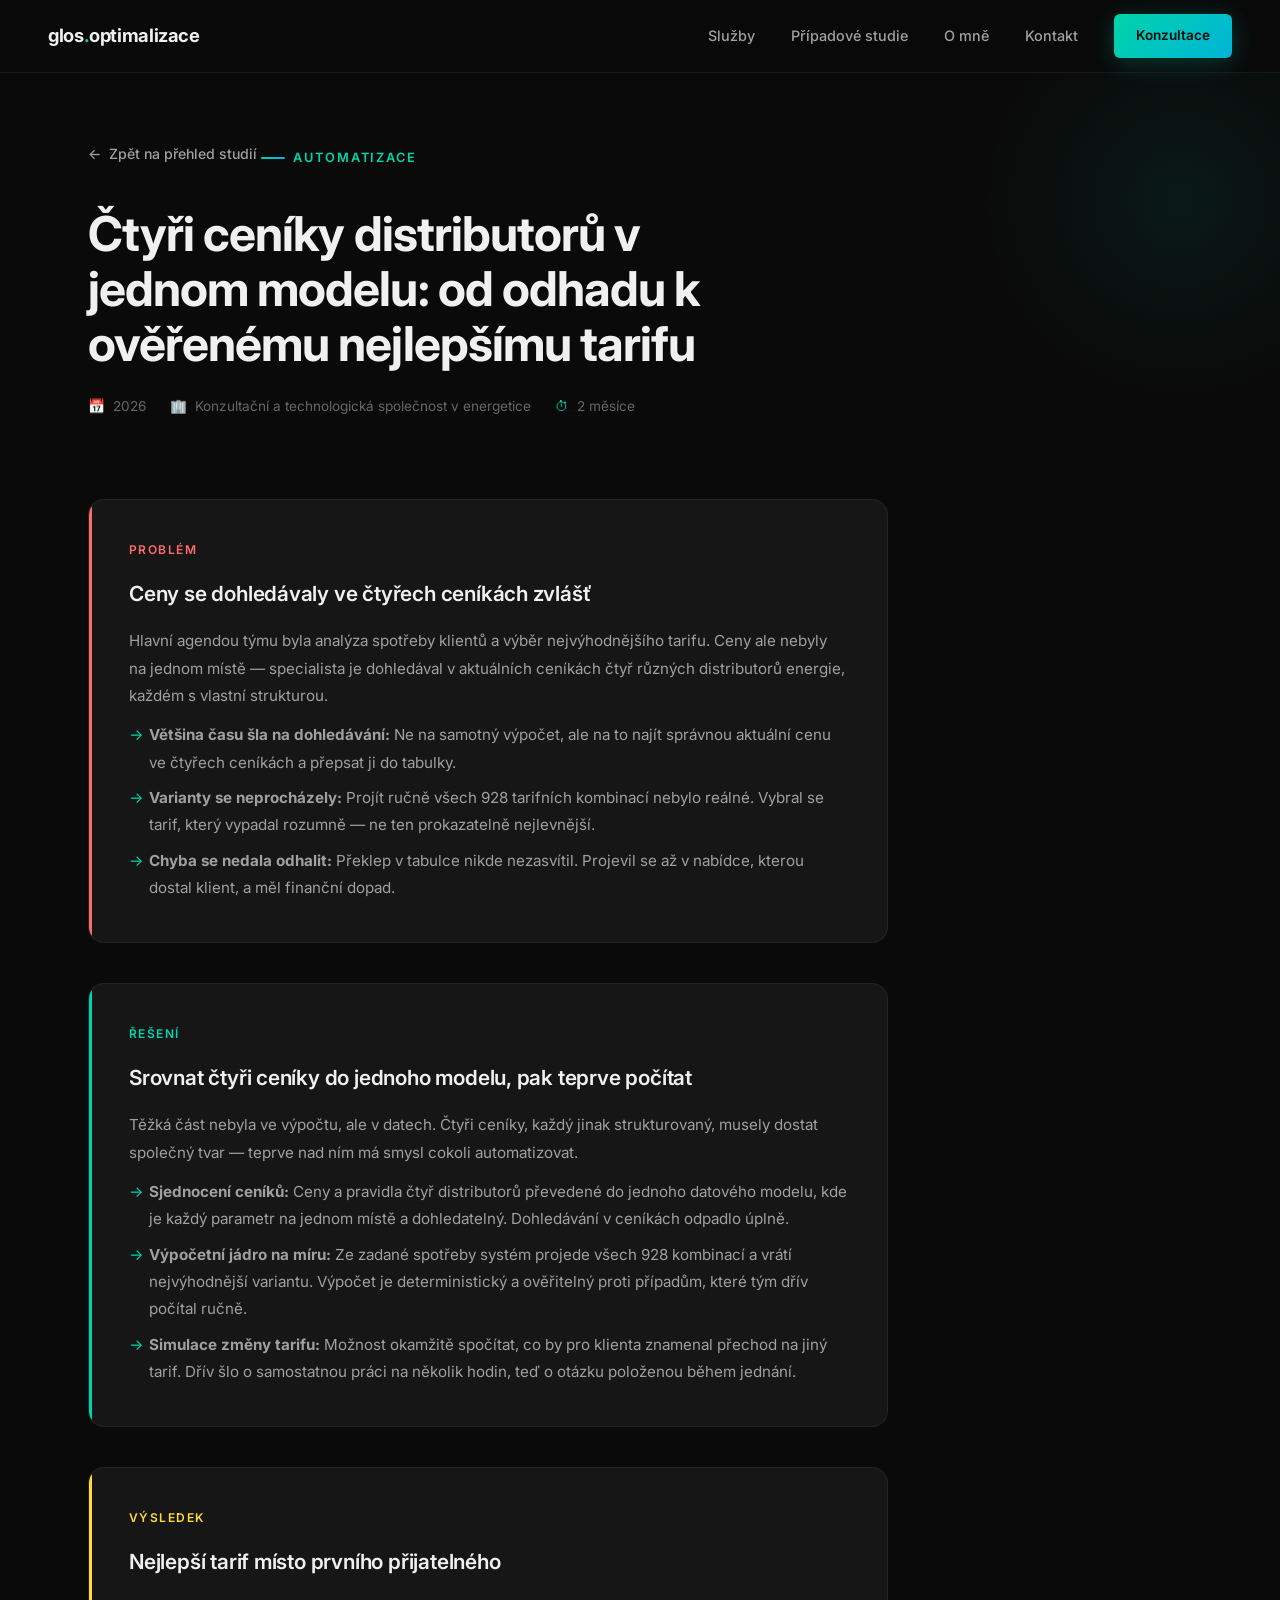
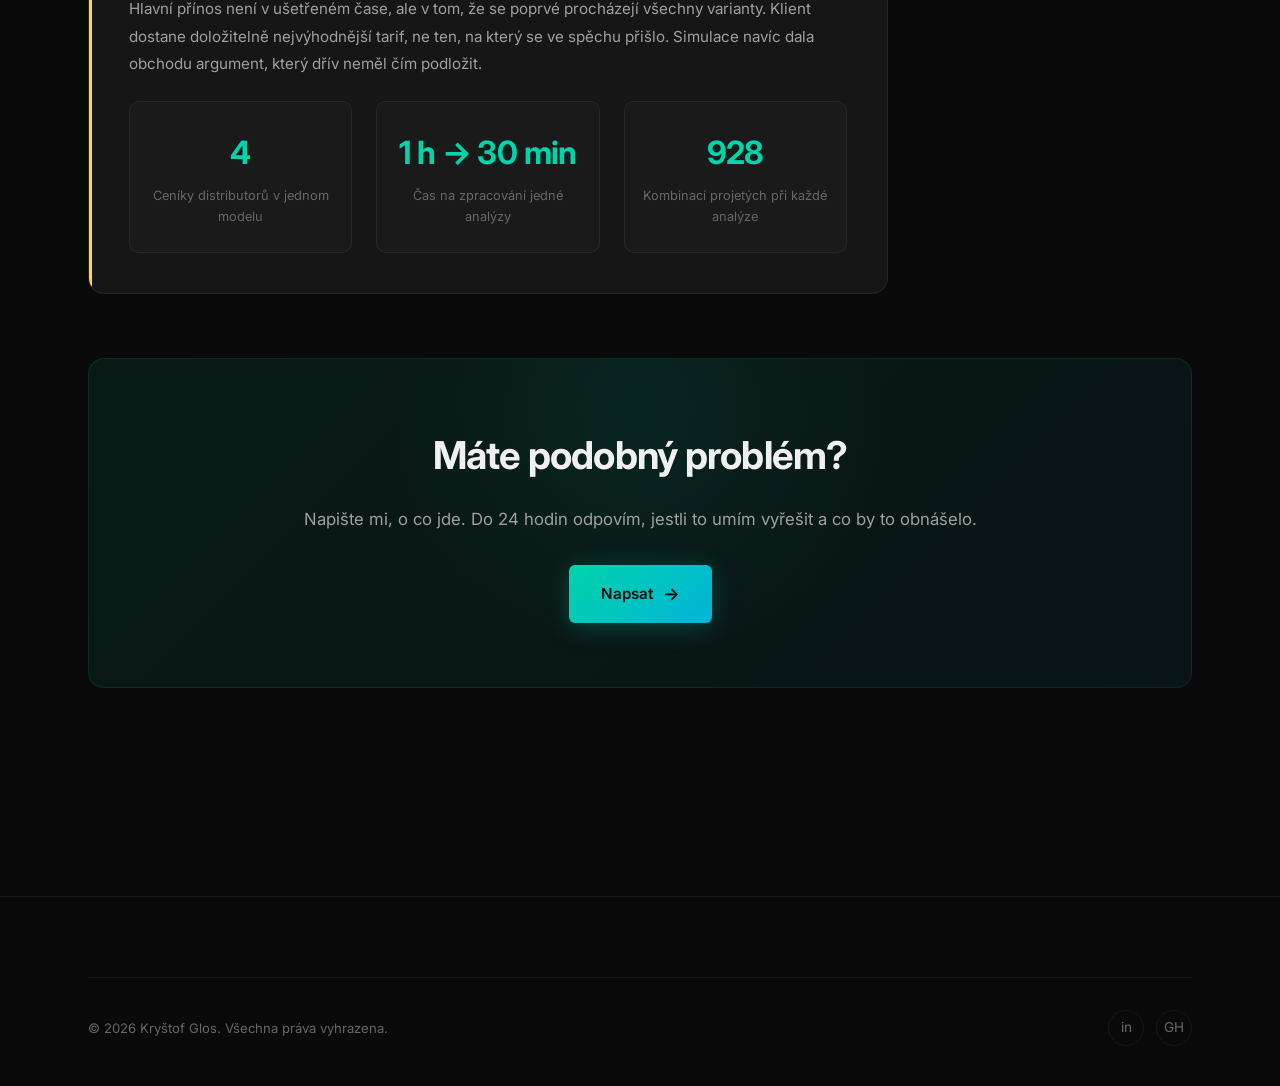
==== commit 927b3104: "Update case study titles and descriptions for clarity and relevance" ====
--- a/case-study.html
+++ b/case-study.html
@@ -37,9 +37,9 @@
 
       <span class="section-label" id="caseTag">Automatizace</span>
       <h1 class="section-title" id="caseTitle" style="max-width: 700px;">
-        Automatizace energetických kalkulací a zrychlení B2B prodeje
+        Čtyři ceníky distributorů v jednom modelu: od odhadu k ověřenému nejlepšímu tarifu
       </h1>
-      
+
       <div class="case-meta" id="caseMeta">
         <div class="case-meta-item">
           <span class="case-meta-icon">📅</span>
@@ -65,15 +65,15 @@
         <!-- PROBLEM -->
         <div class="case-block problem reveal" id="blockProblem">
           <div class="case-block-label">Problém</div>
-          <h2 class="case-block-title" id="problemTitle">Neúnosná komplexita v Excelu a pomalý prodej</h2>
+          <h2 class="case-block-title" id="problemTitle">Ceny se dohledávaly ve čtyřech ceníkách zvlášť</h2>
           <div class="case-block-text" id="problemText">
             <p>
-              Hlavní agendou týmu byla analýza spotřeby klientů a výběr nejvýhodnějších energetických tarifů. Celý tento proces stál na historicky vyvíjených a extrémně komplexních tabulkových procesech.
+              Hlavní agendou týmu byla analýza spotřeby klientů a výběr nejvýhodnějšího tarifu. Ceny ale nebyly na jednom místě — specialista je dohledával v aktuálních ceníkách čtyř různých distributorů energie, každém s vlastní strukturou.
             </p>
             <ul>
-              <li><strong>Neúnosná komplexita v Excelu:</strong> Specialisté museli při každé analýze ručně porovnávat a vyhodnocovat 928 kombinací různých tarifů v tabulkách, což bylo extrémně zdlouhavé a únavné.</li>
-              <li><strong>Riziko lidské chyby:</strong> Při manuálním dohledávání dat v takto masivním objemu hrozilo riziko přehlédnutí nebo překlepu, což mohlo mít pro koncového zákazníka finanční následky.</li>
-              <li><strong>Pomalý obchodní cyklus:</strong> Příprava finálních grafických výstupů, úprav a exportů pro klienty trvala příliš dlouho, což brzdilo obchodní tým při uzavírání nových smluv.</li>
+              <li><strong>928 kombinací ručně:</strong> Specialista musel při každé analýze projít a porovnat 928 tarifních variant. Jedna analýza tak zabrala podstatnou část dne.</li>
+              <li><strong>Chyba se nedala odhalit:</strong> Překlep v tabulce nikde nezasvítil. Projevil se až v nabídce, kterou dostal klient, a měl finanční dopad.</li>
+              <li><strong>Nabídka se čekala:</strong> Grafické výstupy a exporty pro klienta se připravovaly ručně. Obchod tím ztrácel dny přesně v momentě, kdy měl zákazník největší zájem.</li>
             </ul>
           </div>
         </div>
@@ -81,15 +81,15 @@
         <!-- SOLUTION -->
         <div class="case-block solution reveal" id="blockSolution">
           <div class="case-block-label">Řešení</div>
-          <h2 class="case-block-title" id="solutionTitle">Migrace do databáze a automatizace výpočtového jádra</h2>
+          <h2 class="case-block-title" id="solutionTitle">Srovnat čtyři ceníky do jednoho modelu, pak teprve počítat</h2>
           <div class="case-block-text" id="solutionText">
             <p>
-              Cílem projektu bylo odbourat závislost na chybových tabulkách, centralizovat data a maximálně zrychlit cestu od analýzy k hotové nabídce pro klienta.
+              Těžká část nebyla ve výpočtu, ale v datech. Čtyři ceníky, každý jinak strukturovaný, musely dostat společný tvar — teprve nad ním má smysl cokoli automatizovat.
             </p>
             <ul>
-              <li><strong>Migrace z Excelu do databázové architektury:</strong> Kompletní převod logiky výpočtů a všech 928 tarifních kombinací do bezpečné centralizované databáze. Výpočty jsou nyní pevně dané systémem.</li>
-              <li><strong>Automatizace analytického jádra:</strong> Vývoj softwarového řešení na míru, které na základě zadaných dat o spotřebě okamžitě a bezchybně dopočítá nejlevnější variantu.</li>
-              <li><strong>Integrovaný generátor výstupů:</strong> Implementace modulu pro okamžité grafické znázornění navržených úprav a automatický export profesionálních reportů přímo pro koncové klienty.</li>
+              <li><strong>Datový model místo tabulek:</strong> Převod všech 928 tarifních kombinací a jejich pravidel do databáze se strukturou, kde je každý parametr na jednom místě a dohledatelný.</li>
+              <li><strong>Výpočetní jádro na míru:</strong> Ze zadané spotřeby systém okamžitě dopočítá nejvýhodnější variantu. Výpočet je deterministický a ověřitelný proti referenčním případům, které tým dřív počítal ručně.</li>
+              <li><strong>Výstup rovnou pro klienta:</strong> Modul, který z výsledku vygeneruje grafické znázornění a exportovatelný report bez ručních úprav.</li>
             </ul>
           </div>
         </div>
@@ -97,25 +97,25 @@
         <!-- RESULT -->
         <div class="case-block result reveal" id="blockResult">
           <div class="case-block-label">Výsledek</div>
-          <h2 class="case-block-title" id="resultTitle">Stabilita, bezpečnost dat a zrychlení obchodního cyklu</h2>
+          <h2 class="case-block-title" id="resultTitle">Nejlepší tarif místo prvního přijatelného</h2>
           <div class="case-block-text" id="resultText">
             <p>
-              Digitalizace procesů přinesla týmu stabilitu, 100% spolehlivost a výrazně podpořila obchodní výsledky společnosti.
+              Hlavní přínos není v ušetřeném čase, ale v tom, že se poprvé procházejí všechny varianty. Klient dostane doložitelně nejvýhodnější tarif, ne ten, na který se ve spěchu přišlo. Simulace navíc dala obchodu argument, který dřív neměl čím podložit.
             </p>
           </div>
 
           <div class="case-results-metrics" id="resultMetrics">
             <div class="case-metric">
-              <div class="case-metric-value" id="metric1Value">928</div>
-              <div class="case-metric-label" id="metric1Label">Tarifních kombinací</div>
+              <div class="case-metric-value" id="metric1Value">4</div>
+              <div class="case-metric-label" id="metric1Label">Ceníky distributorů v jednom modelu</div>
             </div>
             <div class="case-metric">
-              <div class="case-metric-value" id="metric2Value">100 %</div>
-              <div class="case-metric-label" id="metric2Label">Spolehlivost výpočtů</div>
+              <div class="case-metric-value" id="metric2Value">1 h → 30 min</div>
+              <div class="case-metric-label" id="metric2Label">Čas na zpracování jedné analýzy</div>
             </div>
             <div class="case-metric">
-              <div class="case-metric-value" id="metric3Value">Bez chyb</div>
-              <div class="case-metric-label" id="metric3Label">Eliminace lidského faktoru</div>
+              <div class="case-metric-value" id="metric3Value">928</div>
+              <div class="case-metric-label" id="metric3Label">Kombinací projetých při každé analýze</div>
             </div>
           </div>
         </div>
@@ -125,10 +125,10 @@
       <div class="cta-banner reveal" style="margin-top: 64px;">
         <h2 class="cta-banner-title">Máte podobný problém?</h2>
         <p class="cta-banner-text">
-          Napište mi a do 24 hodin vám navrhnu, jak váš proces zefektivnit.
+          Napište mi, o co jde. Do 24 hodin odpovím, jestli to umím vyřešit a co by to obnášelo.
         </p>
         <a href="mailto:krystof@glos-optimalizace.cz" class="btn btn-primary">
-          Konzultace zdarma
+          Napsat
           <span class="btn-icon">→</span>
         </a>
       </div>
@@ -151,72 +151,109 @@
   <!-- ========== SCRIPTS ========== -->
   <script>
     // --- Case Study Data ---
+    // Pozn.: tento objekt je zdroj pravdy. Statické HTML výše se při načtení přepíše.
     const caseStudies = {
       energetika: {
         tag: 'Automatizace',
-        title: 'Automatizace energetických kalkulací a zrychlení B2B prodeje',
-        date: '2024',
+        title: 'Čtyři ceníky distributorů v jednom modelu: od odhadu k ověřenému nejlepšímu tarifu',
+        date: '2026',
         client: 'Konzultační a technologická společnost v energetice',
         duration: '2 měsíce',
         problem: {
-          title: 'Neúnosná komplexita v Excelu a pomalý prodej',
-          text: `<p>Hlavní agendou týmu byla analýza spotřeby klientů a výběr nejvýhodnějších energetických tarifů. Celý tento proces stál na historicky vyvíjených a extrémně komplexních tabulkových procesech.</p>
-          <ul>
-            <li><strong>Neúnosná komplexita v Excelu:</strong> Specialisté museli při každé analýze ručně porovnávat a vyhodnocovat 928 kombinací různých tarifů v tabulkách, což bylo extrémně zdlouhavé a únavné.</li>
-            <li><strong>Riziko lidské chyby:</strong> Při manuálním dohledávání dat v takto masivním objemu hrozilo riziko přehlédnutí nebo překlepu, což mohlo mít pro koncového zákazníka finanční následky.</li>
-            <li><strong>Pomalý obchodní cyklus:</strong> Příprava finálních grafických výstupů, úprav a exportů pro klienty trvala příliš dlouho, což brzdilo obchodní tým při uzavírání nových smluv.</li>
+          title: 'Ceny se dohledávaly ve čtyřech ceníkách zvlášť',
+          text: `<p>Hlavní agendou týmu byla analýza spotřeby klientů a výběr nejvýhodnějšího tarifu. Ceny ale nebyly na jednom místě — specialista je dohledával v aktuálních ceníkách čtyř různých distributorů energie, každém s vlastní strukturou.</p>
+          <ul>
+            <li><strong>Většina času šla na dohledávání:</strong> Ne na samotný výpočet, ale na to najít správnou aktuální cenu ve čtyřech ceníkách a přepsat ji do tabulky.</li>
+            <li><strong>Varianty se neprocházely:</strong> Projít ručně všech 928 tarifních kombinací nebylo reálné. Vybral se tarif, který vypadal rozumně — ne ten prokazatelně nejlevnější.</li>
+            <li><strong>Chyba se nedala odhalit:</strong> Překlep v tabulce nikde nezasvítil. Projevil se až v nabídce, kterou dostal klient, a měl finanční dopad.</li>
           </ul>`
         },
         solution: {
-          title: 'Migrace do databáze a automatizace výpočtového jádra',
-          text: `<p>Cílem projektu bylo odbourat závislost na chybových tabulkách, centralizovat data a maximálně zrychlit cestu od analýzy k hotové nabídce pro klienta.</p>
-          <ul>
-            <li><strong>Migrace z Excelu do databázové architektury:</strong> Kompletní převod logiky výpočtů a všech 928 tarifních kombinací do bezpečné centralizované databáze. Výpočty jsou nyní pevně dané systémem.</li>
-            <li><strong>Automatizace analytického jádra:</strong> Vývoj softwarového řešení na míru, které na základě zadaných dat o spotřebě okamžitě a bezchybně dopočítá nejlevnější variantu.</li>
-            <li><strong>Integrovaný generátor výstupů:</strong> Implementace modulu pro okamžité grafické znázornění navržených úprav a automatický export profesionálních reportů přímo pro koncové klienty.</li>
+          title: 'Srovnat čtyři ceníky do jednoho modelu, pak teprve počítat',
+          text: `<p>Těžká část nebyla ve výpočtu, ale v datech. Čtyři ceníky, každý jinak strukturovaný, musely dostat společný tvar — teprve nad ním má smysl cokoli automatizovat.</p>
+          <ul>
+            <li><strong>Sjednocení ceníků:</strong> Ceny a pravidla čtyř distributorů převedené do jednoho datového modelu, kde je každý parametr na jednom místě a dohledatelný. Dohledávání v ceníkách odpadlo úplně.</li>
+            <li><strong>Výpočetní jádro na míru:</strong> Ze zadané spotřeby systém projede všech 928 kombinací a vrátí nejvýhodnější variantu. Výpočet je deterministický a ověřitelný proti případům, které tým dřív počítal ručně.</li>
+            <li><strong>Simulace změny tarifu:</strong> Možnost okamžitě spočítat, co by pro klienta znamenal přechod na jiný tarif. Dřív šlo o samostatnou práci na několik hodin, teď o otázku položenou během jednání.</li>
           </ul>`
         },
         result: {
-          title: 'Stabilita, bezpečnost dat a zrychlení obchodního cyklu',
-          text: '<p>Digitalizace procesů přinesla týmu stabilitu, 100% spolehlivost a výrazně podpořila obchodní výsledky společnosti.</p>',
+          title: 'Nejlepší tarif místo prvního přijatelného',
+          text: '<p>Hlavní přínos není v ušetřeném čase, ale v tom, že se poprvé procházejí všechny varianty. Klient dostane doložitelně nejvýhodnější tarif, ne ten, na který se ve spěchu přišlo. Simulace navíc dala obchodu argument, který dřív neměl čím podložit.</p>',
           metrics: [
-            { value: '928', label: 'Tarifních kombinací' },
-            { value: '100 %', label: 'Spolehlivost výpočtů' },
-            { value: 'Bez chyb', label: 'Eliminace lidského faktoru' }
+            { value: '4', label: 'Ceníky distributorů v jednom modelu' },
+            { value: '1 h → 30 min', label: 'Čas na zpracování jedné analýzy' },
+            { value: '928', label: 'Kombinací projetých při každé analýze' }
           ]
         }
       },
       sklad: {
-        tag: 'Logistika',
-        title: 'Zrychlení naskladnění e-commerce produktů o 750 % a eliminace chybovosti',
-        date: '2024',
+        tag: 'Produktová data',
+        title: 'Naskladnění 20 → 170 položek za hodinu díky automatickému doplňování produktových dat',
+        date: '2025',
         client: 'Rodinný e-shop s tisíci položkami',
         duration: '3 měsíce',
         problem: {
-          title: 'Kapacitní strop a chybovost při naskladnění',
-          text: `<p>Rodinný e-shop a specializovaný prodejce s tisíci unikátními položkami na skladě. S růstem objemu zboží začala firma narážet na kapacitní strop. Původní proces zalistování a fyzického naskladnění nového zboží byl čistě manuální a závislý na lidském faktoru.</p>
-          <ul>
-            <li><strong>Vysoká časová náročnost:</strong> Ruční dohledávání a přepisování produktových informací trvalo v průměru 3 minuty na jednu položku (kapacita pouhých cca 20 položek za hodinu na jednoho pracovníka).</li>
-            <li><strong>Procesní chybovost:</strong> Kvůli manuálnímu řízení skladu docházelo k chybám při ukládání zboží, což následně způsobovalo záměny při expedici objednávek zákazníkům.</li>
-            <li><strong>Strop pro růst:</strong> Zvyšování skladových zásob vyžadovalo neefektivní nábor dalších sezónních pracovníků.</li>
+          title: 'Produktová data se přepisovala ručně, položku po položce',
+          text: `<p>E-shop s tisíci unikátními položkami narazil s růstem sortimentu na kapacitní strop. Zalistování nového zboží i jeho fyzické naskladnění stálo výhradně na ruční práci.</p>
+          <ul>
+            <li><strong>3 minuty na položku:</strong> Dohledání a přepsání produktových informací zvládl jeden pracovník zhruba dvacetkrát za hodinu. Při tisících položek to byla práce na měsíce.</li>
+            <li><strong>Záměny při expedici:</strong> Ručně řízený sklad znamenal chyby v uložení, které se projevily až u zákazníka jako špatně odeslaná objednávka.</li>
+            <li><strong>Růst přes nábor:</strong> Jediný způsob, jak naskladnit víc, bylo přibrat další sezónní lidi.</li>
           </ul>`
         },
         solution: {
-          title: 'Digitalizace správy dat a mobilizace práce v terénu',
-          text: `<p>Cílem bylo kompletně digitalizovat proces správy dat a mobilizovat práci zaměstnanců přímo v terénu skladu, s maximálním důrazem na eliminaci lidských chyb.</p>
-          <ul>
-            <li><strong>Chytrá datová integrace:</strong> Implementace interního systému pro automatické obohacování produktových karet o chybějící metadata a vizuální prvky z externích zdrojů, zcela bez nutnosti manuálního vyhledávání.</li>
-            <li><strong>Mobilizace skladových procesů:</strong> Přechod od papíru a stacionárních počítačů k bezdrátovému řešení přímo v logistických zónách.</li>
-            <li><strong>Systémová validace uložení:</strong> Zavedení kontrolního mechanismu, který vyžaduje fyzické ověření přesné skladové pozice přímo v momentě manipulace se zbožím. Tím se eliminovala možnost uložení na špatné místo.</li>
+          title: 'Doplnit chybějící atributy automaticky a ověřit uložení na místě',
+          text: `<p>Cílem bylo přestat produktová data psát ručně a zároveň zbavit sklad chyb, které vznikaly mimo systém.</p>
+          <ul>
+            <li><strong>Automatické obohacení produktových karet:</strong> Interní systém doplňuje chybějící metadata a obrázky z externích zdrojů. Ruční dohledávání odpadlo.</li>
+            <li><strong>Sklad bez papíru:</strong> Přechod od tištěných seznamů a stacionárních počítačů k bezdrátovému řešení přímo v logistických zónách.</li>
+            <li><strong>Validace pozice:</strong> Uložení zboží vyžaduje fyzické potvrzení konkrétní skladové pozice v momentě manipulace. Uložit zboží jinam než do systému už nejde.</li>
           </ul>`
         },
         result: {
-          title: 'Okamžitý ekonomický efekt a odstranění růstového stropu',
-          text: `<p>Úpravy procesů přinesly okamžitý ekonomický efekt a odstranily růstový strop firmy. Stávající tým nyní zvládne odbavit mnohonásobně větší objem zboží. Skladové zásoby mohou kontinuálně růst, aniž by se zvyšovaly provozní náklady.</p>`,
+          title: 'Stejný tým, mnohonásobně větší objem',
+          text: `<p>Kapacita naskladnění vzrostla bez navýšení počtu lidí. Sortiment může růst dál, aniž by s ním rostly provozní náklady.</p>`,
           metrics: [
-            { value: '+750 %', label: 'Rychlost naskladnění' },
+            { value: '20 → 170', label: 'Položek naskladněných za hodinu' },
             { value: '< 1 %', label: 'Chybovost uložení' },
-            { value: '10 000 Kč', label: 'Měsíční úspora' }
+            { value: '10 000 Kč', label: 'Měsíční úspora na mzdách' }
+          ]
+        }
+      },
+      kampane: {
+        tag: 'Produktová data + AI',
+        title: 'Hybridní výběr produktů do e-mailových kampaní: pravidla drží čísla, model vybírá zajímavosti',
+        date: '2026',
+        client: 'Vlastní projekt — knihkupectví apokryf.cz',
+        duration: '1 měsíc',
+        problem: {
+          title: 'Sestavit kampaň znamenalo ručně proklikat katalog',
+          text: `<p>Knihkupectví s rozsáhlým sortimentem posílá zákazníkům pravidelné kampaně. Vybrat do každé z nich vhodné tituly ale znamenalo procházet katalog ručně — a s rostoucím počtem položek se z toho stala práce na hodiny.</p>
+          <ul>
+            <li><strong>Výběr podle toho, co je po ruce:</strong> Do kampaně se dostávaly tituly, které měl člověk zrovna v hlavě. Ne ty, které dávaly smysl podle marže nebo podle toho, co daný zákazník kupuje.</li>
+            <li><strong>Ruční přepisování do šablony:</strong> Názvy, ceny, obrázky a odkazy se do e-mailu doplňovaly po jednom. Neaktuální cena nebo rozbitý odkaz se pozná až po odeslání.</li>
+            <li><strong>Jeden mail pro všechny:</strong> Data o tom, co které skupiny zákazníků nakupují, k dispozici byla. Ručně sestavovat pro každou skupinu jinou kampaň ale nebylo reálné.</li>
+          </ul>`
+        },
+        solution: {
+          title: 'Model vybírá, data počítají',
+          text: `<p>Řešení je hybridní a záměrně tak, aby jazykový model nikdy nerozhodoval o ničem, co má finanční dopad. Čísla řeší pravidla, model řeší jen to, co pravidly popsat nejde — jestli je titul pro danou skupinu zajímavý.</p>
+          <ul>
+            <li><strong>1. Tvrdý filtr nad daty:</strong> Ze sortimentu se nejdřív vyberou produkty splňující zadaná kritéria, především požadovanou marži. Model dostane k výběru už jen to, co dává obchodně smysl.</li>
+            <li><strong>2. Segmentace zákazníků:</strong> Příjemci se dělí podle nákupního chování, typicky podle nejčastěji nakupované kategorie. Každý segment dostane jiný výběr.</li>
+            <li><strong>3. AI agent vybírá:</strong> Z předfiltrovaného seznamu vybere tituly, které jsou pro daný segment zajímavé, a vrátí jejich identifikátory. Nepracuje s cenami ani odkazy.</li>
+            <li><strong>4. Doplnění aktuálních dat:</strong> Ke každému vybranému produktu se z e-shopu načte aktuální cena, odkaz a obrázek a vloží se do HTML šablony. Co odejde zákazníkovi, pochází vždy z e-shopu, ne z modelu.</li>
+          </ul>`
+        },
+        result: {
+          title: 'Z jedné univerzální kampaně na třináct segmentovaných',
+          text: `<p>Nástroj je nasazený a používá se na reálné rozesílky. Hlavní přínos není v ušetřených minutách, ale v tom, co dřív nešlo vůbec: připravit pro každou skupinu zákazníků jiný výběr titulů. Ručně se to nedělalo ne proto, že by to byl špatný nápad, ale protože na třináct variant jedné kampaně nebyl čas.</p>
+          <p>Segmentů je aktuálně třináct a jsou nastavené podle toho, co e-shopu dává smysl teď. Přidat další je otázka konfigurace, ne přepisování nástroje.</p>`,
+          metrics: [
+            { value: '1 → 13', label: 'Segmentů s vlastním výběrem produktů' },
+            { value: '30 → 10 min', label: 'Příprava rozesílky (odhad, neměřeno stopkami)' },
+            { value: '0', label: 'Ručně přepisovaných cen, odkazů a obrázků' }
           ]
         }
       }
@@ -230,7 +267,6 @@
 
       if (!study) return;
 
-      // Update page title
       document.title = study.title + ' — Glos Optimalizace';
 
       // Hero
@@ -301,4 +337,4 @@
   </script>
 
 </body>
-</html>
+</html>
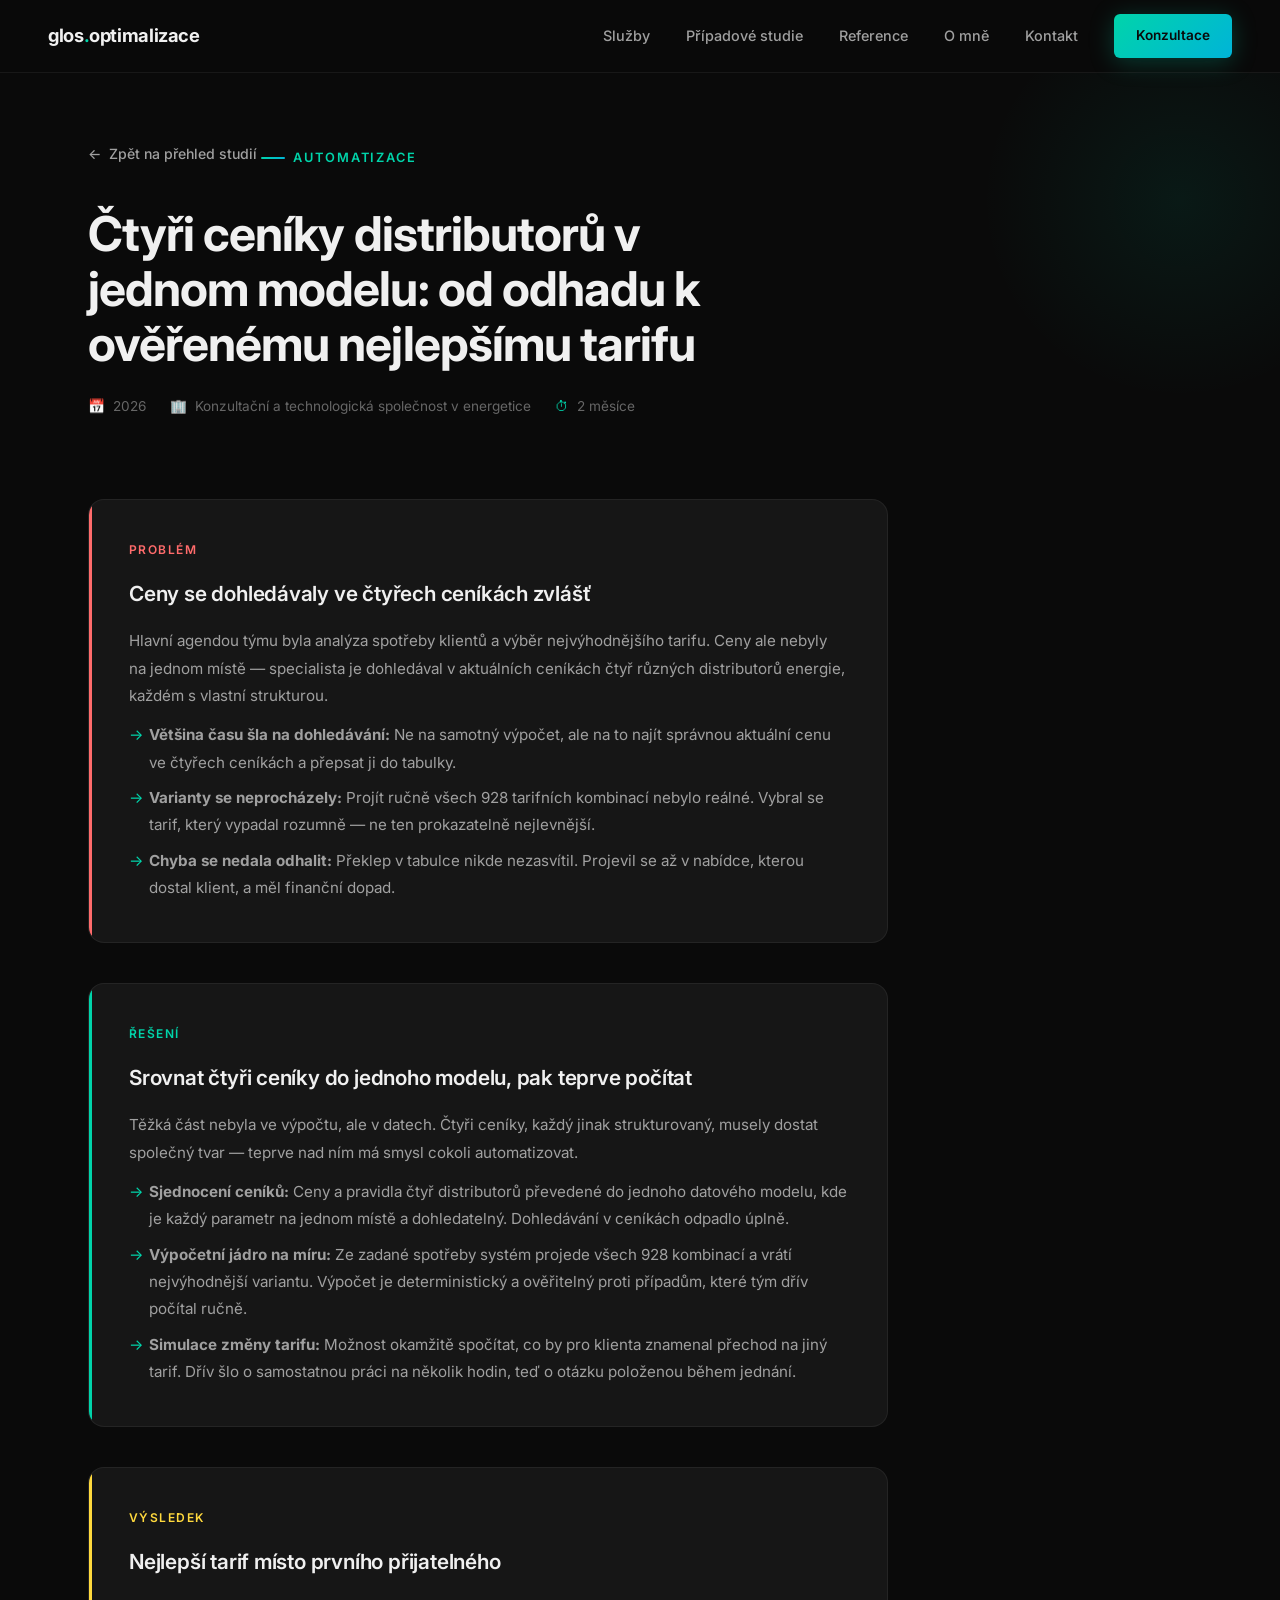
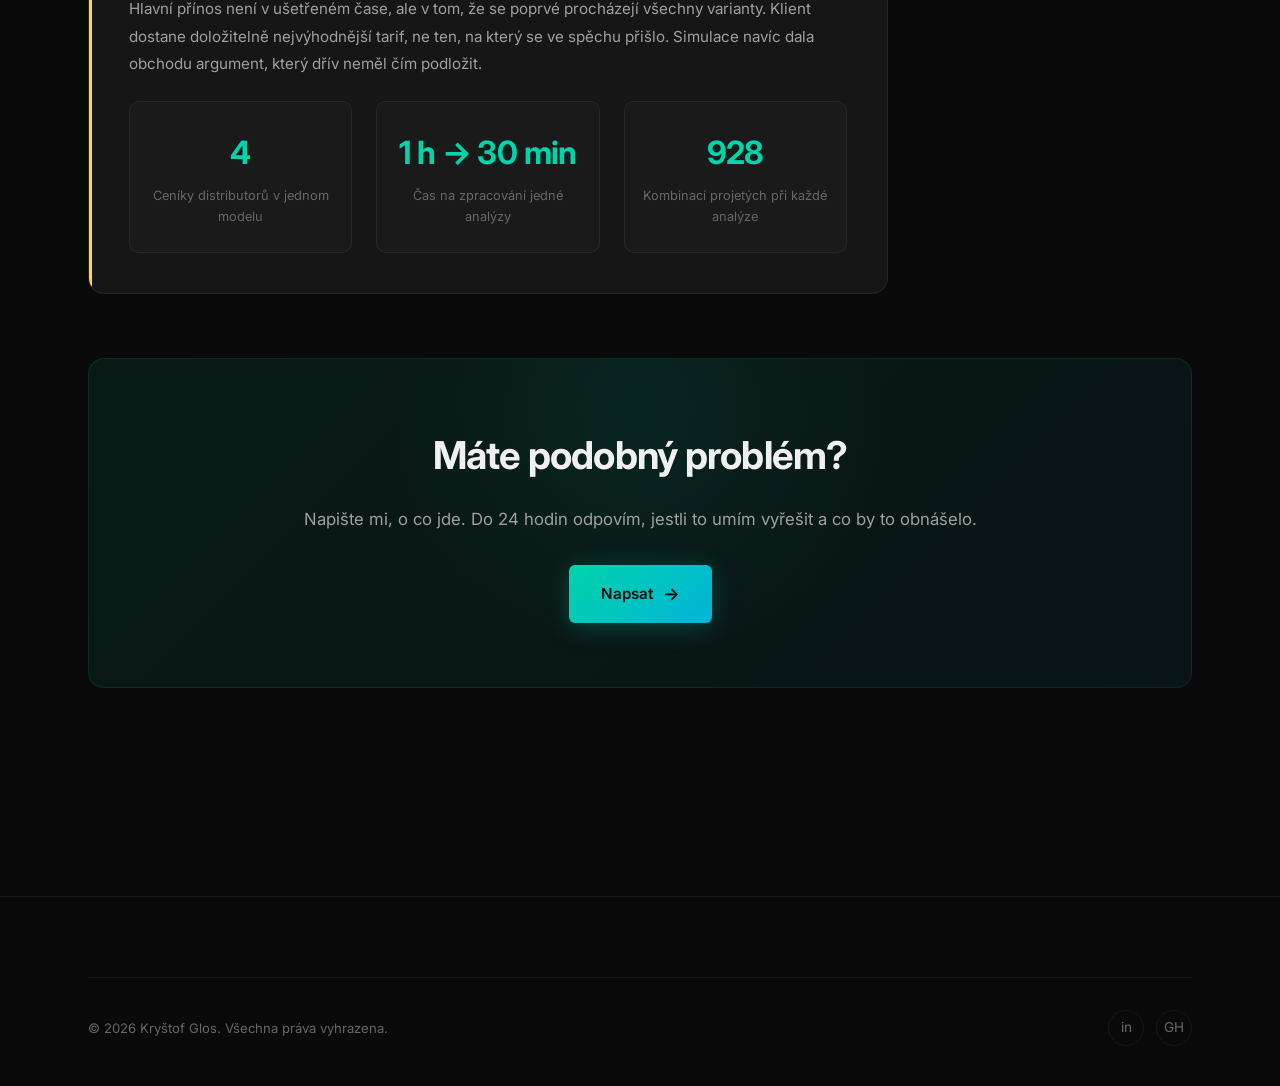
==== commit d1948688: "Add references section to homepage, single-source the testimonials New #reference section on the hom" ====
--- a/case-study.html
+++ b/case-study.html
@@ -18,6 +18,7 @@
       <div class="nav-links" id="navLinks">
         <a href="index.html#services" class="nav-link">Služby</a>
         <a href="index.html#case-studies" class="nav-link">Případové studie</a>
+        <a href="index.html#reference" class="nav-link">Reference</a>
         <a href="index.html#about" class="nav-link">O mně</a>
         <a href="index.html#contact" class="nav-link">Kontakt</a>
         <a href="mailto:krystof@glos-optimalizace.cz" class="btn btn-primary nav-cta">Konzultace</a>
@@ -121,6 +122,15 @@
         </div>
       </div>
 
+      <!-- CLIENT QUOTE (zobrazi se jen u studii, ktere maji `quote`) -->
+      <figure class="case-quote reveal" id="caseQuote" hidden>
+        <blockquote class="case-quote-text" id="caseQuoteText"></blockquote>
+        <figcaption class="case-quote-footer">
+          <img class="case-quote-logo" id="caseQuoteLogo" src="" alt="" hidden>
+          <span class="case-quote-author" id="caseQuoteAuthor"></span>
+        </figcaption>
+      </figure>
+
       <!-- CTA -->
       <div class="cta-banner reveal" style="margin-top: 64px;">
         <h2 class="cta-banner-title">Máte podobný problém?</h2>
@@ -149,6 +159,7 @@
   </footer>
 
   <!-- ========== SCRIPTS ========== -->
+  <script src="references.js"></script>
   <script>
     // --- Case Study Data ---
     // Pozn.: tento objekt je zdroj pravdy. Statické HTML výše se při načtení přepíše.
@@ -256,8 +267,59 @@
             { value: '0', label: 'Ručně přepisovaných cen, odkazů a obrázků' }
           ]
         }
+      },
+      wavyboats: {
+        tag: 'B2B e-commerce',
+        title: 'Dealerská zóna na Shoptetu: doporučené ceny, hlídaná expedice a dohledatelné staré kódy',
+        date: '2026',
+        client: 'Wavy Boats — distributor lodních motorů Mercury',
+        duration: '7 dní (10 h čisté práce)',
+        problem: {
+          title: 'Standardní e-shop na B2B provoz nestačil',
+          text: `<p>Klient provozuje dealerskou zónu pro prodejce lodních motorů na Shoptetu — katalog přes 43 000 položek, z velké části náhradní díly. Platforma pokrývala běžný e-shop, ale tři konkrétní B2B situace na ní řešení neměly a každá z nich končila telefonátem.</p>
+          <ul>
+            <li><strong>Dealer neviděl, na čem vydělá:</strong> V dealerské zóně vidí prodejce svoji nákupní cenu, doporučenou koncovou ale nikde. Marži si musel dohledávat mimo e-shop.</li>
+            <li><strong>Míchané objednávky dělaly zmatek ve skladu:</strong> Když objednávka kombinovala skladové a neskladové zboží, nebylo z ní poznat, jestli zákazník chce poslat hned to, co je k dispozici, nebo počkat na kompletaci.</li>
+            <li><strong>Výrobce přečísloval díly:</strong> Mercury plošně mění kódování náhradních dílů. Zákazník má v ruce starý kód z dokumentace, v e-shopu je nový — a produkt nedohledá.</li>
+          </ul>`
+        },
+        solution: {
+          title: 'Tři úpravy na frontendu místo vlastního backendu',
+          text: `<p>Žádná z těch tří věcí nevyžadovala vlastní systém. Šlo o to doplnit Shoptetu logiku tam, kde ji nemá — a hlavně vyřešit, odkud brát data, aby zobrazení nezdržovalo načtení stránky a nedostalo do prohlížeče nic, co tam nepatří.</p>
+          <ul>
+            <li><strong>Doporučené ceny na detailu i v košíku:</strong> Dealer vidí u produktu doporučenou koncovou cenu a v košíku součet za celou objednávku. Zobrazí se jen tomu, kdo má cenu skutečně nižší — nepřihlášený návštěvník nevidí nic navíc.</li>
+            <li><strong>Hlídaná expedice:</strong> Pokud košík obsahuje mix skladového a neskladového zboží, objednávku nelze dokončit bez volby, jestli ji rozdělit, nebo počkat na kompletaci. Volba jde rovnou do objednávky, sklad se na nic neptá.</li>
+            <li><strong>Dohledání starých kódů:</strong> U přečíslovaného dílu se vedle aktuálního kódu zobrazí ten původní, na detailu i ve výpisu kategorie. Vyhledávání podle starého kódu pak funguje samo, bez další úpravy.</li>
+            <li><strong>Předzpracovaná data místo živého napojení:</strong> Kompletní produktový export se jednou denně zpracuje na malou veřejně bezpečnou podmnožinu — jen kódy a koncové ceny. Nákupní ceny, cenové hladiny ani skladové stavy se do prohlížeče nedostanou vůbec.</li>
+          </ul>`
+        },
+        result: {
+          title: 'Trojí ruční dohledávání zmizelo z běžného provozu',
+          text: `<p>Všechny tři úpravy jsou nasazené a běží v denním provozu. Dealer nemusí volat kvůli marži, sklad kvůli způsobu odeslání a podpora kvůli nedohledatelnému kódu — informace je pokaždé na stránce, kde ji člověk hledá.</p>
+          <p>Data se aktualizují sama každou noc. Když klient doplní další přečíslovaný díl, objeví se na detailu okamžitě a ve výpisu katalogu do druhého dne, bez zásahu z mojí strany.</p>`,
+          metrics: [
+            { value: '43 430', label: 'Položek katalogu, nad kterými řešení běží' },
+            { value: '0', label: 'Nákupních cen a skladových stavů v prohlížeči' },
+            { value: '1× denně', label: 'Automatická aktualizace dat bez ruční údržby' }
+          ]
+        }
+        // Citace klienta tu ZAMERNE neni - bere se z references.js podle
+        // klice studie, aby stejny text nebyl na webu na dvou mistech.
       }
     };
+
+    // Reference pro danou studii. Kdyby se references.js nenacetl,
+    // vrati null a blok s citaci se proste nevykresli.
+    function referenceFor(id) {
+      if (typeof REFERENCES === 'undefined') return null;
+      const ref = REFERENCES.filter(r => r.caseId === id)[0];
+      if (!ref) return null;
+      return {
+        text: ref.text,
+        author: ref.author + ', ' + ref.company,
+        logo: ref.logo
+      };
+    }
 
     // --- Load Case Study from URL parameter ---
     function loadCaseStudy() {
@@ -296,6 +358,31 @@
       document.getElementById('metric2Label').textContent = metrics[1].label;
       document.getElementById('metric3Value').textContent = metrics[2].value;
       document.getElementById('metric3Label').textContent = metrics[2].label;
+
+      // Citace klienta - nepovinna, ma ji zatim jen cast studii
+      const quoteEl = document.getElementById('caseQuote');
+      const logoEl = document.getElementById('caseQuoteLogo');
+      const quote = referenceFor(id);
+      if (quote) {
+        document.getElementById('caseQuoteText').textContent = quote.text;
+        document.getElementById('caseQuoteAuthor').textContent = quote.author;
+
+        // Logo je nepovinne. Kdyby soubor chybel, onerror ho schova -
+        // radeji citace bez loga nez rozbita ikona.
+        if (quote.logo) {
+          logoEl.onerror = function () { logoEl.hidden = true; };
+          logoEl.src = quote.logo.src;
+          logoEl.alt = quote.logo.alt;
+          logoEl.hidden = false;
+        } else {
+          logoEl.hidden = true;
+          logoEl.removeAttribute('src');
+        }
+
+        quoteEl.hidden = false;
+      } else {
+        quoteEl.hidden = true;
+      }
     }
 
     loadCaseStudy();
--- a/styles.css
+++ b/styles.css
@@ -1147,6 +1147,214 @@
   font-size: 0.8rem;
   color: var(--text-muted);
   margin-top: 4px;
+}
+
+/* --- Citace klienta (nepovinna, viz `quote` v caseStudies) --- */
+.case-quote {
+  max-width: 800px;
+  margin: 48px 0 0;
+  padding: 40px;
+  background: var(--bg-card);
+  border: 1px solid var(--bg-glass-border);
+  border-radius: var(--border-radius);
+  position: relative;
+  overflow: hidden;
+}
+
+.case-quote::before {
+  content: '';
+  position: absolute;
+  top: 0;
+  left: 0;
+  width: 3px;
+  height: 100%;
+  border-radius: 3px 0 0 3px;
+  background: var(--accent);
+}
+
+.case-quote-text {
+  font-size: 1.05rem;
+  line-height: 1.8;
+  color: var(--text-primary);
+  font-style: italic;
+}
+
+.case-quote-text::before {
+  content: '„';
+}
+
+.case-quote-text::after {
+  content: '"';
+}
+
+.case-quote-footer {
+  margin-top: 24px;
+  display: flex;
+  flex-direction: row;
+  align-items: center;
+  flex-wrap: wrap;
+  gap: 14px;
+}
+
+/* Logo klienta.
+   Predloha je tmave modra na pruhlednem pozadi, karta je tmava
+   (#161616) - logo by na ni zaniklo. Resenim je svetla podlozka,
+   NE prebarveni filtrem: logo je dvoubarevne (tmave "W", svetla
+   vlna) a jakykoli filter typu brightness(0) invert(1) by obe
+   slil do jedne bile skvrny. Takhle zustanou firemni barvy presne
+   tak, jak maji byt. */
+.case-quote-logo {
+  height: 52px;
+  width: auto;
+  max-width: 140px;
+  /* Bez object-fit by max-width pri sirsi predloze logo vodorovne
+     stlacil - deformovana ochranna znamka je horsi nez zadna. */
+  object-fit: contain;
+  background: #fff;
+  border-radius: 8px;
+  padding: 6px 8px;
+  box-sizing: content-box;
+  flex-shrink: 0;
+}
+
+.case-quote-logo[hidden] {
+  display: none;
+}
+
+.case-quote-author {
+  font-size: 0.85rem;
+  font-weight: 600;
+  color: var(--accent);
+  letter-spacing: 0.02em;
+}
+
+.case-quote-author::before {
+  content: '— ';
+}
+
+/* [hidden] musi prebit display z .reveal, jinak by se prazdna citace
+   vykreslila u studii, ktere zadnou nemaji. */
+.case-quote[hidden] {
+  display: none;
+}
+
+/* --- Reference (sekce #reference na homepage) --- */
+.references-header {
+  max-width: 640px;
+  margin-bottom: 48px;
+}
+
+/* auto-fit: pri jedne referenci jedna siroka karta, pri dvou a vic
+   se samo rozpadne do sloupcu. Omezena sirka, aby jedina reference
+   nepusobila jako nedodelana mrizka. */
+.references-grid {
+  display: grid;
+  grid-template-columns: repeat(auto-fit, minmax(320px, 1fr));
+  gap: 24px;
+  max-width: 900px;
+}
+
+.reference-card {
+  background: var(--bg-card);
+  border: 1px solid var(--bg-glass-border);
+  border-radius: var(--border-radius);
+  padding: 36px;
+  position: relative;
+  overflow: hidden;
+  display: flex;
+  flex-direction: column;
+}
+
+.reference-card::before {
+  content: '';
+  position: absolute;
+  top: 0;
+  left: 0;
+  width: 3px;
+  height: 100%;
+  border-radius: 3px 0 0 3px;
+  background: var(--accent);
+}
+
+.reference-text {
+  font-size: 1rem;
+  line-height: 1.8;
+  color: var(--text-secondary);
+  font-style: italic;
+  flex-grow: 1;
+}
+
+.reference-text::before {
+  content: '„';
+}
+
+.reference-text::after {
+  content: '"';
+}
+
+.reference-footer {
+  margin-top: 24px;
+  display: flex;
+  flex-direction: row;
+  align-items: center;
+  flex-wrap: wrap;
+  gap: 14px;
+}
+
+/* Stejny duvod jako u .case-quote-logo: predloha je tmava na
+   pruhlednem pozadi, karta je tmava. Svetla podlozka zachova firemni
+   barvy, prebarveni filtrem by dvoubarevne logo slilo do skvrny. */
+.reference-logo {
+  height: 46px;
+  width: auto;
+  max-width: 130px;
+  object-fit: contain;
+  background: #fff;
+  border-radius: 8px;
+  padding: 6px 8px;
+  box-sizing: content-box;
+  flex-shrink: 0;
+}
+
+.reference-logo[hidden] {
+  display: none;
+}
+
+.reference-who {
+  display: flex;
+  flex-direction: column;
+  gap: 2px;
+}
+
+.reference-author {
+  font-size: 0.9rem;
+  font-weight: 600;
+  color: var(--text-primary);
+}
+
+.reference-company {
+  font-size: 0.8rem;
+  color: var(--text-muted);
+}
+
+.reference-link {
+  margin-top: 20px;
+  font-size: 0.85rem;
+  font-weight: 600;
+  color: var(--accent);
+  display: inline-flex;
+  align-items: center;
+  gap: 6px;
+  transition: gap var(--transition-fast);
+  align-self: flex-start;
+}
+
+.reference-link:hover {
+  gap: 12px;
+}
+
+.references[hidden] {
+  display: none;
 }
 
 /* --- Scroll Reveal Animation --- */
@@ -1239,6 +1447,27 @@
   .case-block {
     padding: 28px 24px;
   }
+
+  .case-quote {
+    padding: 28px 24px;
+    margin-top: 32px;
+  }
+
+  .case-quote-text {
+    font-size: 0.95rem;
+  }
+
+  .references-grid {
+    grid-template-columns: 1fr;
+  }
+
+  .reference-card {
+    padding: 28px 24px;
+  }
+
+  .reference-text {
+    font-size: 0.95rem;
+  }
 }
 
 @media (max-width: 480px) {
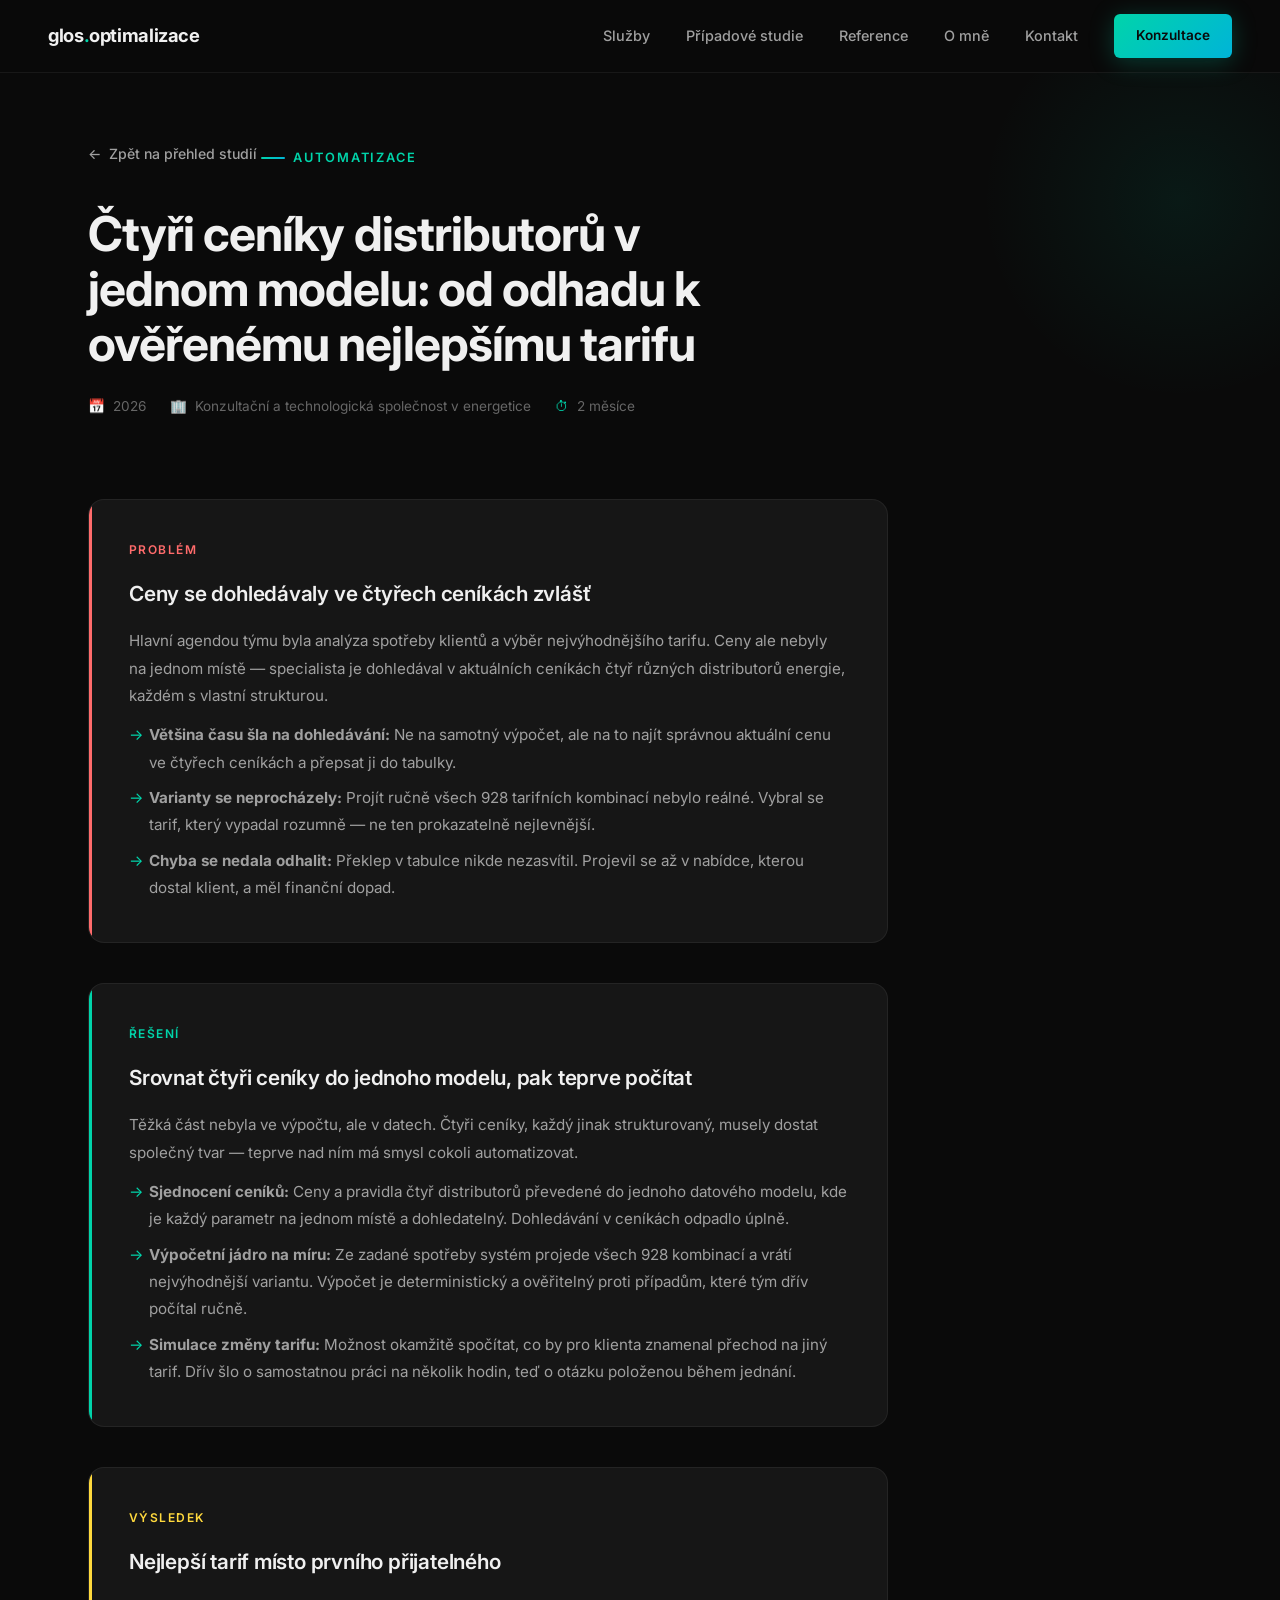
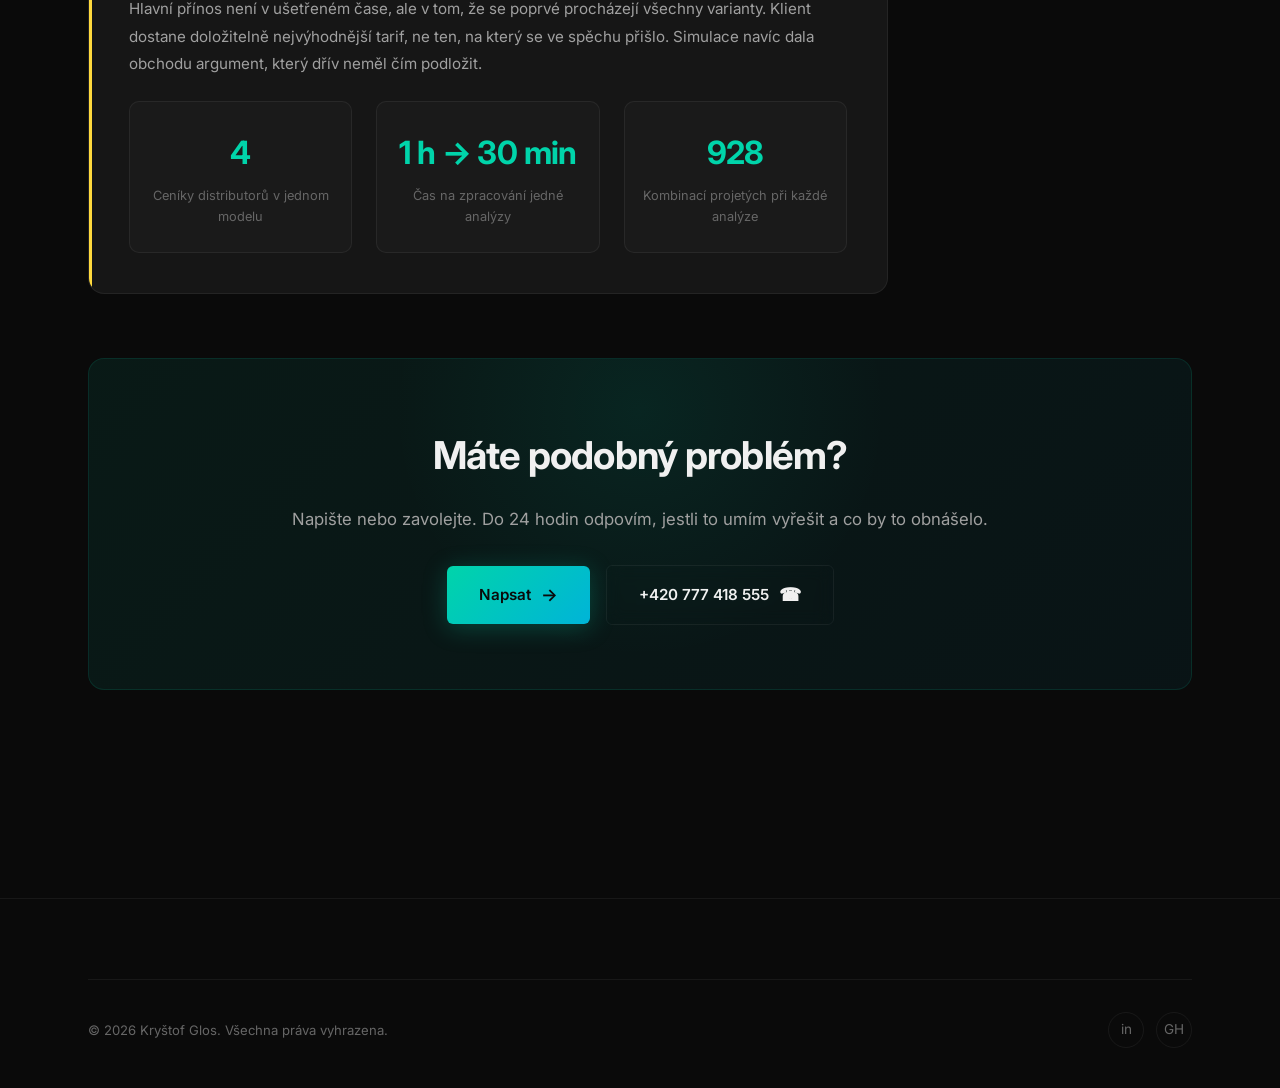
==== commit b15eccde: "Add phone contact and a Reference button in the About section Phone number added as tel: links in th" ====
--- a/case-study.html
+++ b/case-study.html
@@ -135,12 +135,18 @@
       <div class="cta-banner reveal" style="margin-top: 64px;">
         <h2 class="cta-banner-title">Máte podobný problém?</h2>
         <p class="cta-banner-text">
-          Napište mi, o co jde. Do 24 hodin odpovím, jestli to umím vyřešit a co by to obnášelo.
+          Napište nebo zavolejte. Do 24 hodin odpovím, jestli to umím vyřešit a co by to obnášelo.
         </p>
-        <a href="mailto:krystof@glos-optimalizace.cz" class="btn btn-primary">
-          Napsat
-          <span class="btn-icon">→</span>
-        </a>
+        <div class="cta-banner-actions">
+          <a href="mailto:krystof@glos-optimalizace.cz" class="btn btn-primary">
+            Napsat
+            <span class="btn-icon">→</span>
+          </a>
+          <a href="tel:+420777418555" class="btn btn-secondary">
+            +420 777 418 555
+            <span class="btn-icon">☎</span>
+          </a>
+        </div>
       </div>
     </div>
   </section>
--- a/styles.css
+++ b/styles.css
@@ -937,6 +937,18 @@
   padding: 64px;
   text-align: center;
   margin-bottom: 80px;
+}
+
+/* Dve CTA vedle sebe (e-mail + telefon). Na uzkem displeji se
+   zalomi pod sebe, proto wrap a zarovnani na stred. */
+.cta-banner-actions {
+  display: flex;
+  align-items: center;
+  justify-content: center;
+  gap: 16px;
+  flex-wrap: wrap;
+  position: relative;
+  z-index: 1;
 }
 
 .cta-banner::before {
@@ -1238,6 +1250,14 @@
   display: none;
 }
 
+/* Dve tlacitka v sekci O mne (konzultace + reference). */
+.about-actions {
+  display: flex;
+  align-items: center;
+  gap: 16px;
+  flex-wrap: wrap;
+}
+
 /* --- Reference (sekce #reference na homepage) --- */
 .references-header {
   max-width: 640px;
